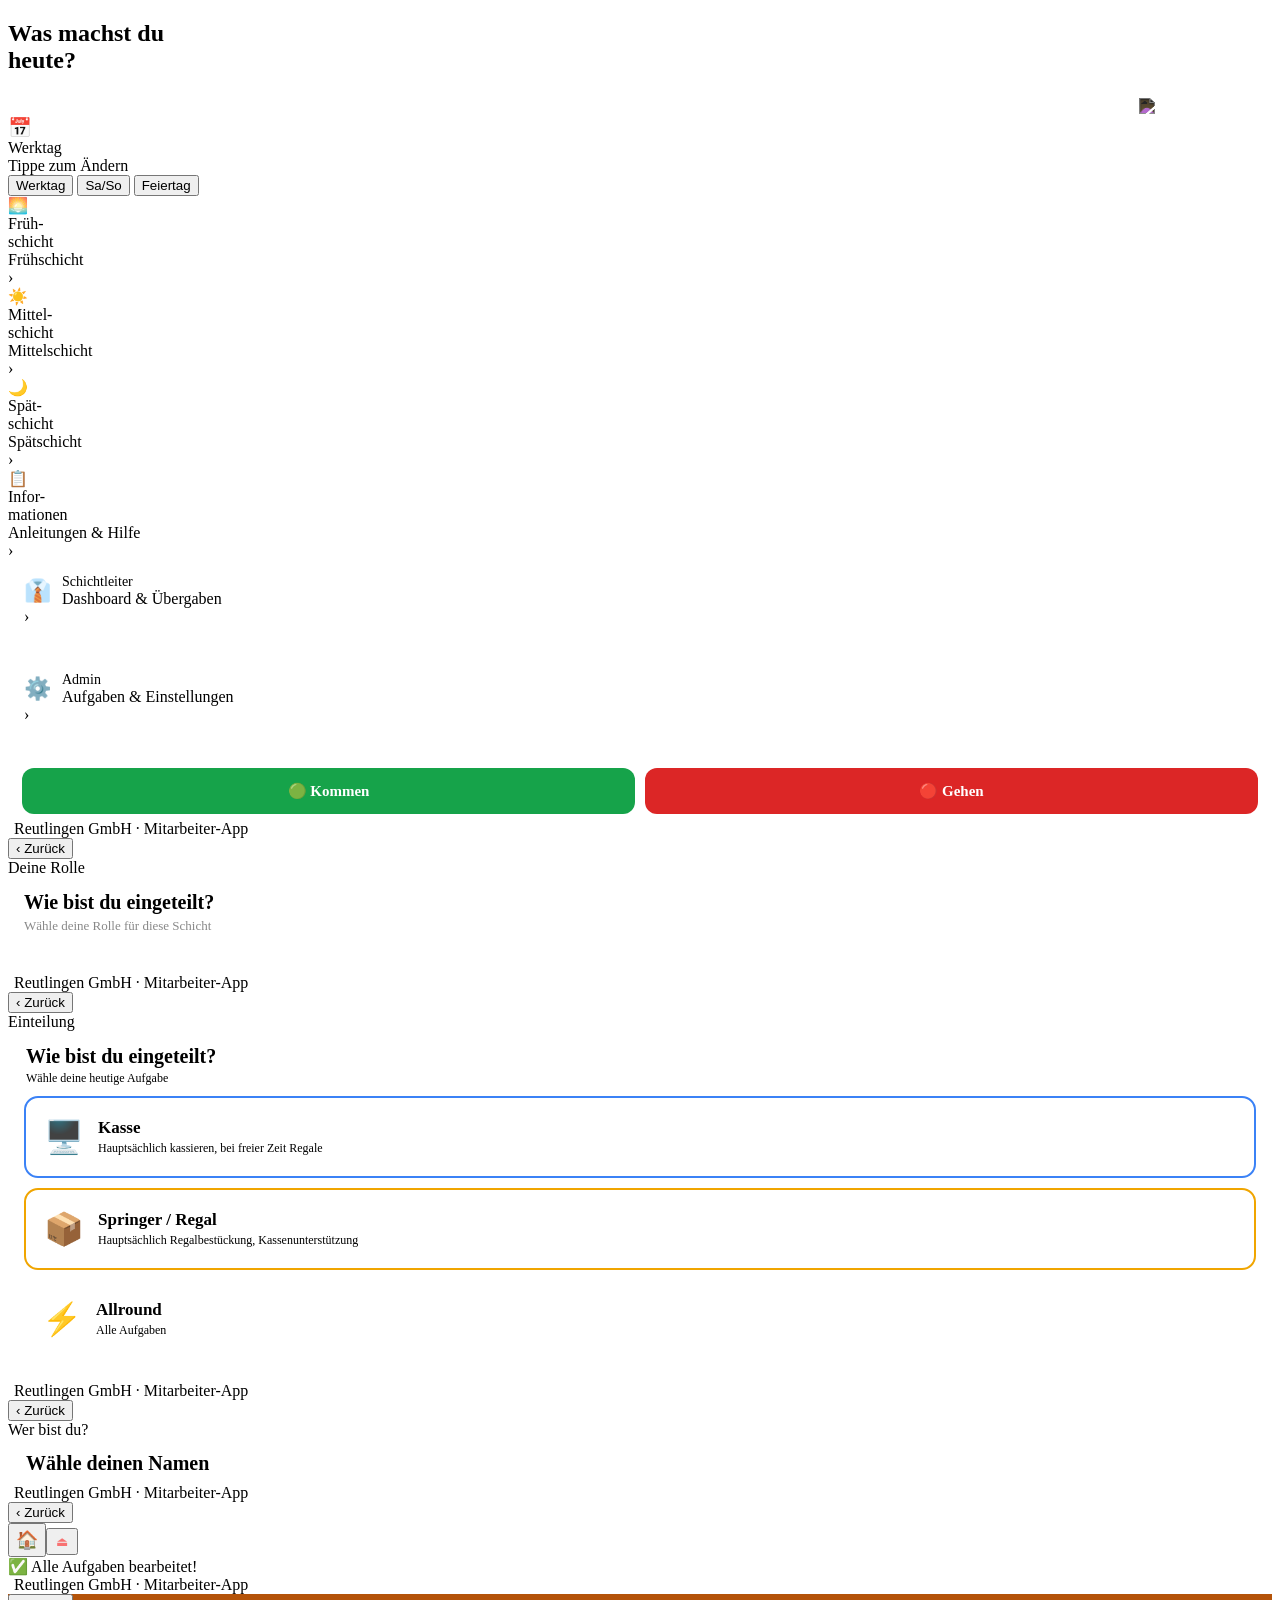
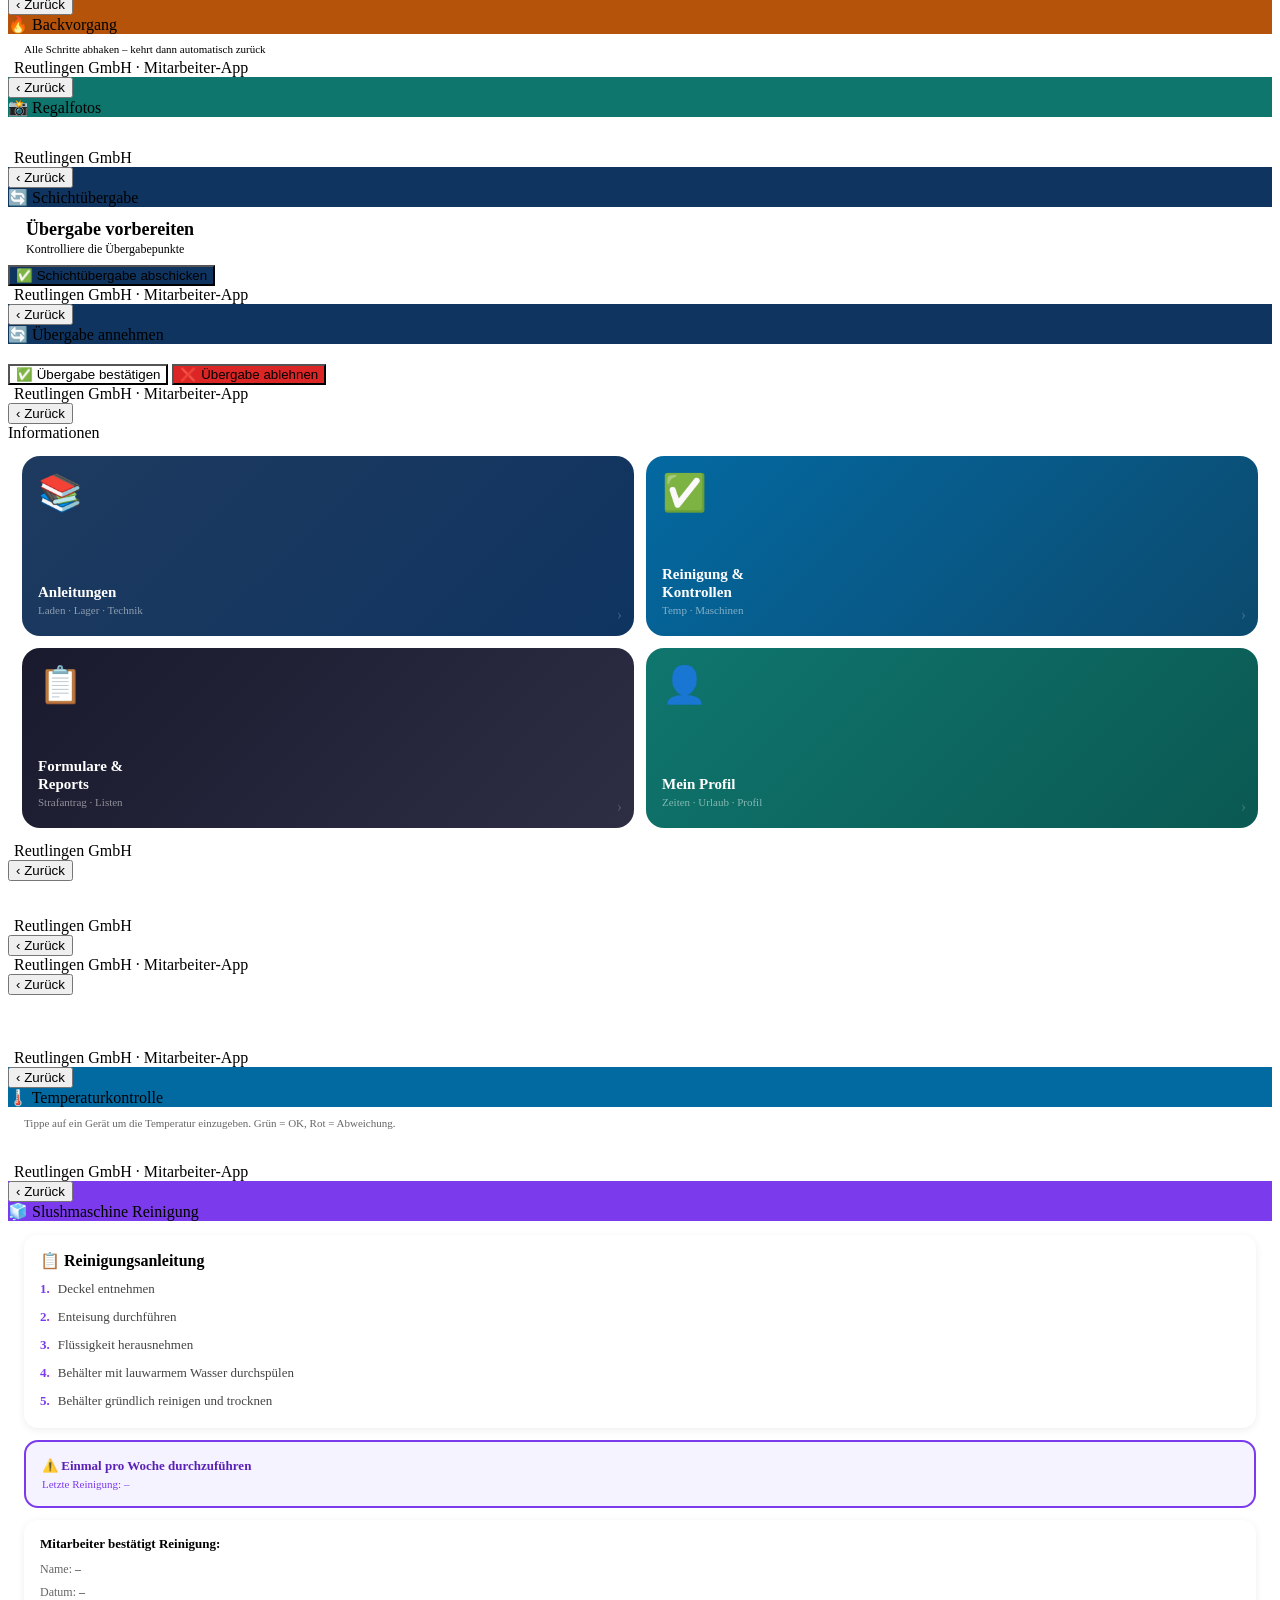
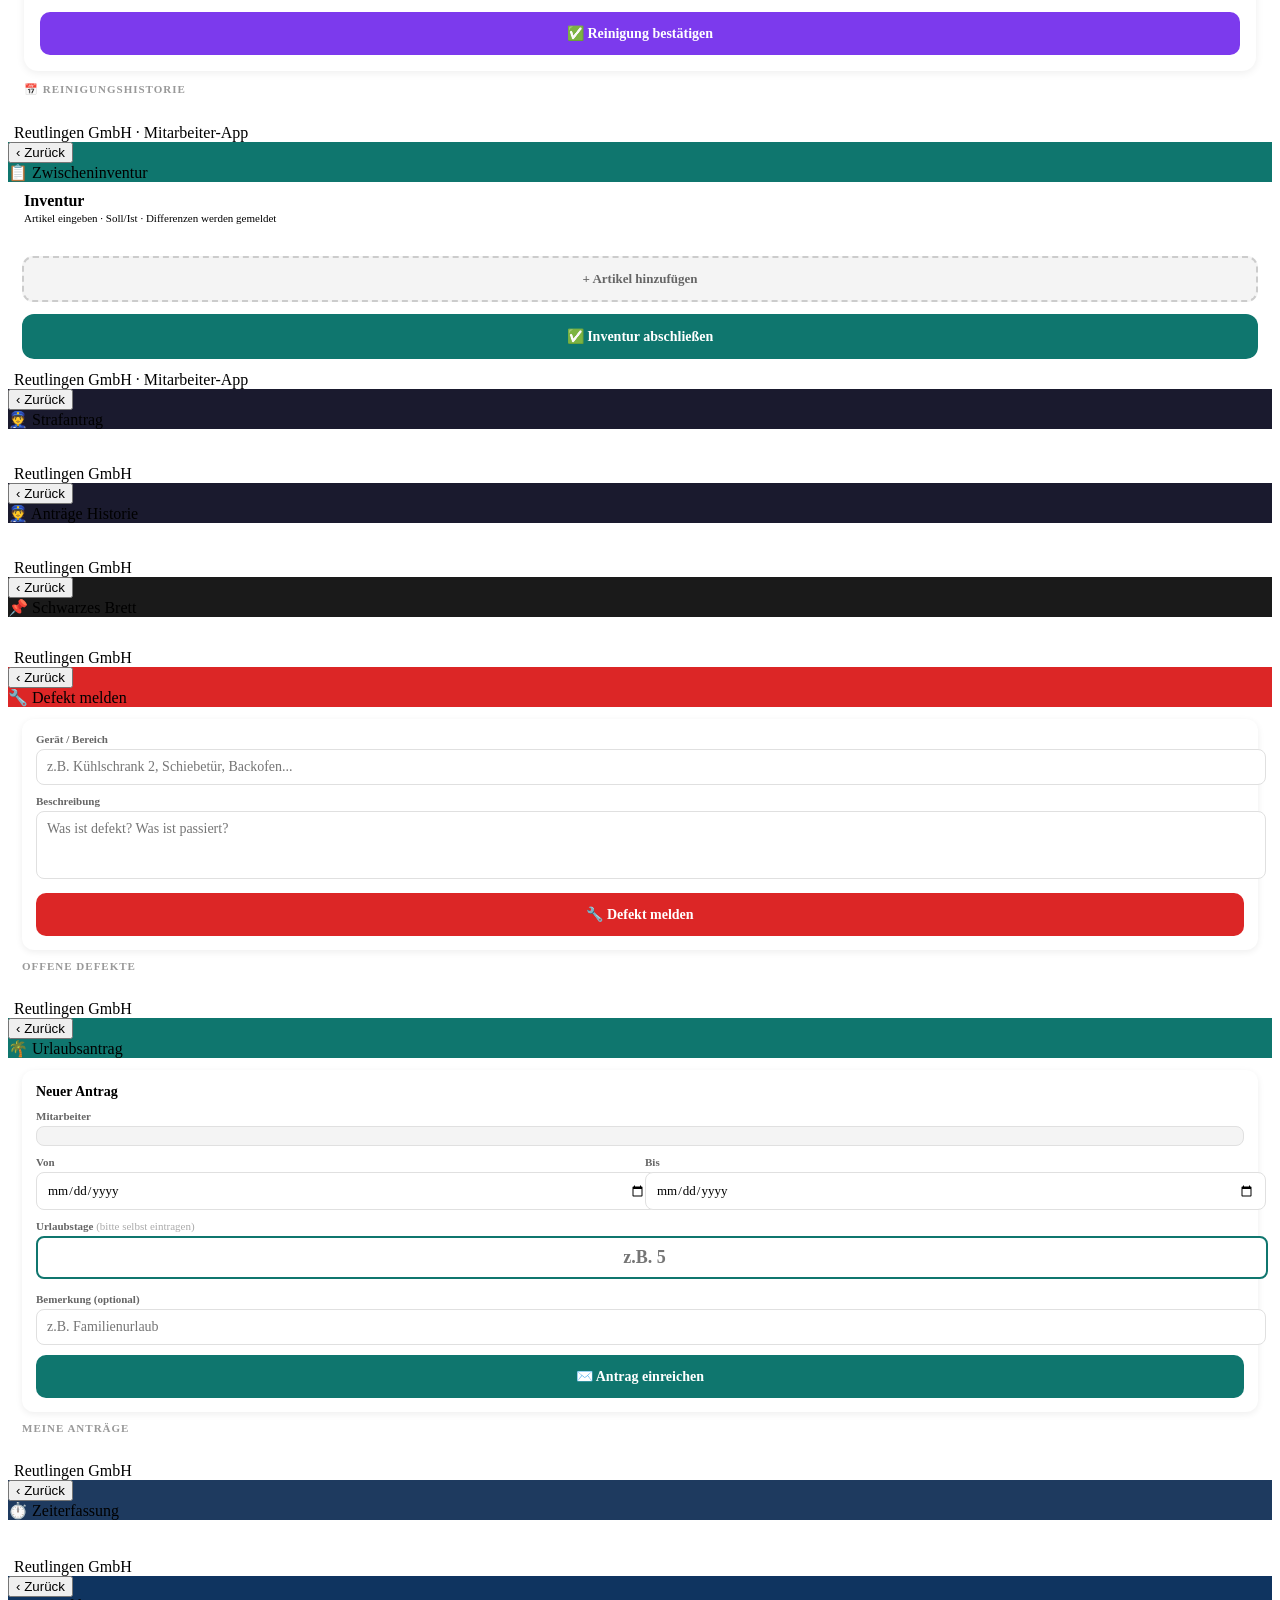
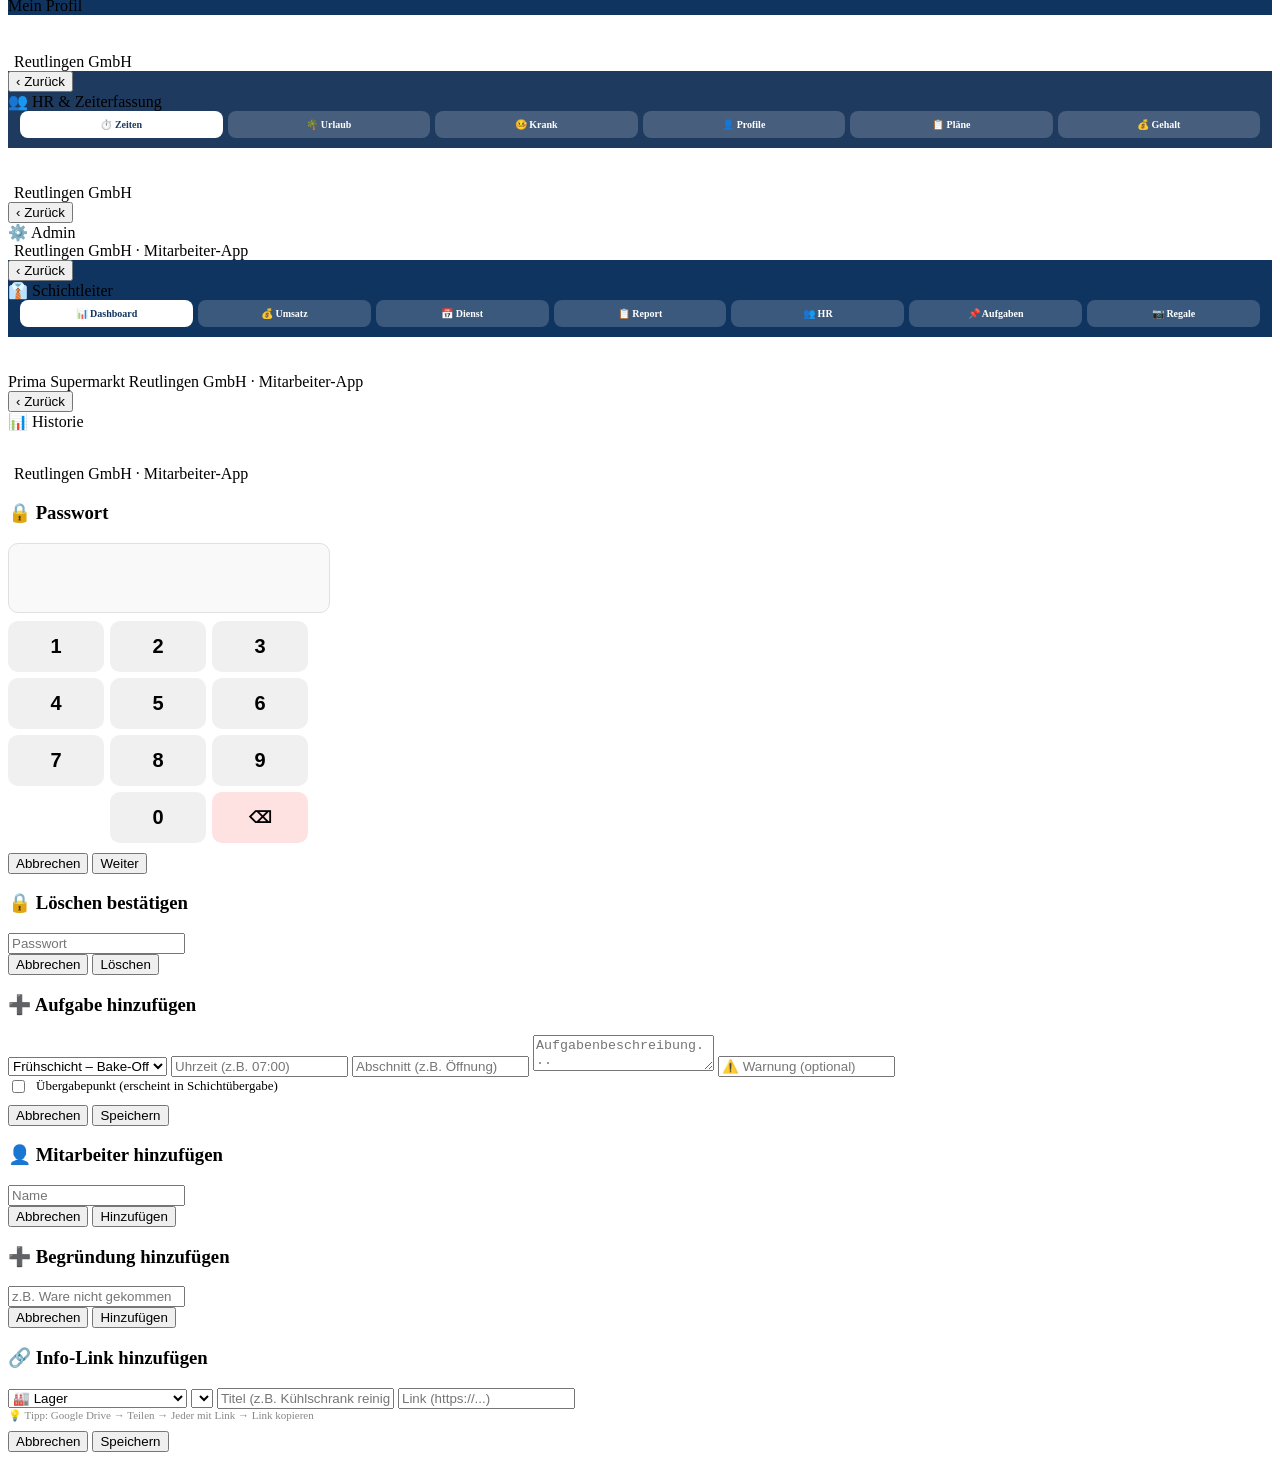
==== js/index.html @ ef27ece0 "Add files via upload" ====
<!DOCTYPE html>
<html lang="de">
<head>
<meta charset="UTF-8">
<meta name="viewport" content="width=device-width, initial-scale=1.0, user-scalable=no">
<meta name="apple-mobile-web-app-capable" content="yes">
<meta name="apple-mobile-web-app-status-bar-style" content="black">
<meta name="apple-mobile-web-app-title" content="Prima">
<link rel="apple-touch-icon" href="prima_logo.png">
<title>Prima Supermarkt</title>
  <link rel="stylesheet" href="styles.css">
<link rel="manifest" href="manifest.json">
  <meta name="theme-color" content="#1e3a5f">

  <!-- Service Worker für Offline-Fähigkeit -->

  <!-- Firebase SDK (muss VOR firebase.js geladen werden) -->
  <script src="https://www.gstatic.com/firebasejs/10.7.1/firebase-app-compat.js"></script>
  <script src="https://www.gstatic.com/firebasejs/10.7.1/firebase-firestore-compat.js"></script>
</head>
<body>

<!-- ══ HOME ══ -->
<div class="screen active" id="s-home">
  <div style="background:var(--black);flex-shrink:0;">
    <div class="home-top">
      <div>
        <div id="greet" style="font-size:12px;color:#555;margin-bottom:3px;"></div>
        <h2>Was machst du<br>heute?</h2>
        <div class="dt" id="dateline"></div>
        <div id="fb-status" style="font-size:10px;margin-top:2px;"></div>
      </div>
      <div style="text-align:right;padding-top:2px;">
        <div style="display:flex;flex-direction:column;align-items:flex-end;gap:4px;"><div id="live" style="font-size:13px;font-weight:700;color:#555;"></div><button id="logout-btn" onclick="logout()" style="display:none;background:none;border:1px solid #555;border-radius:8px;color:#f87171;font-size:11px;font-weight:700;padding:3px 8px;cursor:pointer;font-family:inherit;">⏏ Logout</button></div>
        <img src="prima_logo.png" style="height:28px;filter:invert(1);margin-top:2px;opacity:0.85;" alt="Prima Supermarkt">
      </div>
    </div>
    <div class="day-bar">
      <div class="day-left">
        <div style="font-size:19px;" id="d-ico">📅</div>
        <div><div class="day-txt" id="d-txt">Werktag</div><div class="day-sub">Tippe zum Ändern</div></div>
      </div>
      <div class="tog">
        <button class="tog-btn on" id="btn-wt" onclick="setDay('wt')">Werktag</button>
        <button class="tog-btn" id="btn-we" onclick="setDay('we')">Sa/So</button>
        <button class="tog-btn" id="btn-ft" onclick="setDay('ft')">Feiertag</button>
      </div>
    </div>
  </div>
  <div class="tiles">
    <div class="tile t-early" id="tile-early">
      <div><div class="tile-ico">🌅</div><div class="tile-lbl">Früh-<br>schicht</div><div class="tile-sub">Frühschicht</div></div>
      <div class="tile-arr">›</div>
    </div>
    <div class="tile t-mid" id="tile-mid">
      <div><div class="tile-ico">☀️</div><div class="tile-lbl">Mittel-<br>schicht</div><div class="tile-sub">Mittelschicht</div></div>
      <div class="tile-arr">›</div>
    </div>
    <div class="tile t-late" id="tile-late">
      <div><div class="tile-ico">🌙</div><div class="tile-lbl">Spät-<br>schicht</div><div class="tile-sub">Spätschicht</div></div>
      <div class="tile-arr">›</div>
    </div>
    <div class="tile t-info" id="tile-info">
      <div><div class="tile-ico">📋</div><div class="tile-lbl">Infor-<br>mationen</div><div class="tile-sub">Anleitungen & Hilfe</div></div>
      <div class="tile-arr">›</div>
    </div>
    <div class="tile t-sl" id="tile-sl" style="min-height:70px;padding:14px 16px;">
      <div style="display:flex;align-items:center;gap:11px;">
        <div style="font-size:22px;">👔</div>
        <div><div class="tile-lbl" style="font-size:14px;">Schichtleiter</div><div class="tile-sub">Dashboard & Übergaben</div></div>
      </div>
      <div id="sl-badge" style="display:none;" class="notif-badge">!</div>
      <div id="brett-badge" style="display:none;position:absolute;top:6px;right:6px;background:#ef4444;color:#fff;border-radius:50%;width:18px;height:18px;font-size:10px;font-weight:900;align-items:center;justify-content:center;z-index:10;"></div>
      <div id="defekt-badge" style="display:none;position:absolute;top:6px;right:6px;background:#f59e0b;color:#fff;border-radius:50%;width:18px;height:18px;font-size:10px;font-weight:900;align-items:center;justify-content:center;z-index:10;"></div>
      <div id="brett-badge-alt" style="display:none;" class="notif-badge" title="Schwarzes Brett">!</div>
      <div id="defekt-badge-alt" style="display:none;" class="notif-badge" title="Defekte">!</div>
      <div class="tile-arr" style="position:static;margin-left:auto;">›</div>
    </div>
    <div class="tile t-admin" id="tile-admin" style="min-height:70px;padding:14px 16px;">
      <div style="display:flex;align-items:center;gap:11px;">
        <div style="font-size:22px;">⚙️</div>
        <div><div class="tile-lbl" style="font-size:14px;">Admin</div><div class="tile-sub">Aufgaben & Einstellungen</div></div>
      </div>
      <div class="tile-arr" style="position:static;margin-left:auto;">›</div>
    </div>
  </div>
  <!-- Aktive Checklisten -->
  <div id="home-active-cl" style="padding:6px 14px 0;flex-shrink:0;"></div>
  <!-- Kommen/Gehen Stempeluhr -->
  <div style="padding:6px 14px 6px;display:flex;gap:10px;flex-shrink:0;">
    <button onclick="stempelKommen()" style="flex:1;background:#16a34a;color:#fff;border:none;border-radius:12px;padding:14px;font-size:15px;font-weight:800;cursor:pointer;font-family:inherit;display:flex;align-items:center;justify-content:center;gap:8px;">
      🟢 Kommen
    </button>
    <button onclick="stempelGehen()" style="flex:1;background:#dc2626;color:#fff;border:none;border-radius:12px;padding:14px;font-size:15px;font-weight:800;cursor:pointer;font-family:inherit;display:flex;align-items:center;justify-content:center;gap:8px;">
      🔴 Gehen
    </button>
  </div>
  <div class="bottom-bar"><img src="prima_logo.png" style="height:16px;opacity:0.35;vertical-align:middle;margin-right:6px;" alt="">Reutlingen GmbH · Mitarbeiter-App</div>
</div>

<!-- ══ ROLLEN-AUSWAHL ══ -->
<div class="screen" id="s-bereich">
  <div class="hdr"><button class="back" onclick="go('s-home')">&#8249; Zurück</button><div class="hdr-sub" id="b-lbl">Deine Rolle</div></div>
  <div style="flex:1;overflow-y:auto;padding:14px 16px 24px;">
    <div style="font-size:20px;font-weight:900;margin-bottom:4px;">Wie bist du eingeteilt?</div>
    <div style="font-size:13px;color:#888;margin-bottom:16px;">Wähle deine Rolle für diese Schicht</div>
    <div id="rollen-container" style="display:flex;flex-direction:column;gap:10px;"></div>
  </div>
  <div class="bottom-bar"><img src="prima_logo.png" style="height:16px;opacity:0.35;vertical-align:middle;margin-right:6px;" alt="">Reutlingen GmbH · Mitarbeiter-App</div>
</div>

<!-- s-times entfernt -->


<!-- ══ ROLLE ══ -->
<div class="screen" id="s-rolle">
  <div class="hdr"><button class="back" onclick="go('s-bereich')">‹ Zurück</button><div class="hdr-sub" id="rolle-lbl">Einteilung</div></div>
  <div style="padding:14px 18px 10px;flex-shrink:0;">
    <div style="font-size:20px;font-weight:900;color:var(--black);">Wie bist du eingeteilt?</div>
    <div style="font-size:12px;color:var(--gt);margin-top:3px;">Wähle deine heutige Aufgabe</div>
  </div>
  <div style="padding:0 16px 24px;display:flex;flex-direction:column;gap:10px;">
    <div onclick="setRolle('kasse')" style="background:#fff;border:2.5px solid #3b82f6;border-radius:14px;padding:20px 18px;cursor:pointer;display:flex;align-items:center;gap:14px;">
      <div style="font-size:32px;">🖥️</div>
      <div><div style="font-size:17px;font-weight:800;color:var(--black);">Kasse</div><div style="font-size:12px;color:var(--gt);margin-top:3px;">Hauptsächlich kassieren, bei freier Zeit Regale</div></div>
    </div>
    <div onclick="setRolle('springer')" style="background:#fff;border:2.5px solid #f0a500;border-radius:14px;padding:20px 18px;cursor:pointer;display:flex;align-items:center;gap:14px;">
      <div style="font-size:32px;">📦</div>
      <div><div style="font-size:17px;font-weight:800;color:var(--black);">Springer / Regal</div><div style="font-size:12px;color:var(--gt);margin-top:3px;">Hauptsächlich Regalbestückung, Kassenunterstützung</div></div>
    </div>
    <div onclick="setRolle('standard')" style="background:#fff;border:2.5px solid var(--gm);border-radius:14px;padding:20px 18px;cursor:pointer;display:flex;align-items:center;gap:14px;">
      <div style="font-size:32px;">⚡</div>
      <div><div style="font-size:17px;font-weight:800;color:var(--black);">Allround</div><div style="font-size:12px;color:var(--gt);margin-top:3px;">Alle Aufgaben</div></div>
    </div>
  </div>
  <div class="bottom-bar"><img src="prima_logo.png" style="height:16px;opacity:0.35;vertical-align:middle;margin-right:6px;" alt="">Reutlingen GmbH · Mitarbeiter-App</div>
</div>

<!-- ══ NAME ══ -->
<div class="screen" id="s-name">
  <div class="hdr"><button class="back" onclick="go('s-bereich')">‹ Zurück</button><div class="hdr-sub">Wer bist du?</div></div>
  <div style="padding:13px 18px 9px;flex-shrink:0;"><div style="font-size:20px;font-weight:900;color:var(--black);">Wähle deinen Namen</div></div>
  <div class="name-grid" id="name-grid"></div>
  <div class="bottom-bar"><img src="prima_logo.png" style="height:16px;opacity:0.35;vertical-align:middle;margin-right:6px;" alt="">Reutlingen GmbH · Mitarbeiter-App</div>
</div>

<!-- ══ CHECKLISTE ══ -->
<div class="screen" id="s-cl">
  <div class="hdr" id="cl-hdr"><button class="back" onclick="go('s-name')">‹ Zurück</button><div class="hdr-sub" id="cl-lbl"></div><button class="back" onclick="confirmGoHome()" style="margin-left:auto;font-size:18px;padding:4px 6px;" title="Home">🏠</button><button class="back" onclick="logout()" style="font-size:13px;padding:4px 8px;color:#f87171;" title="Ausloggen">⏏</button></div>
  <div class="prog-wrap"><div class="prog-fill" id="cl-prog" style="background:var(--green);"></div></div>
  <div id="ub-open-banner" style="display:none;" class="ubergabe-banner" onclick="goUbergabeAnnehmen()">
    <div class="ub-ico">🔄</div>
    <div><div class="ub-title">Offene Schichtübergabe!</div><div class="ub-sub">Tippe hier um die Übergabe anzunehmen</div></div>
    <div class="chev">›</div>
  </div>
  <div class="cl-body" id="cl-body"></div>
  <div class="done-bar" id="cl-done">✅ Alle Aufgaben bearbeitet!</div>
  <button class="ubergabe-btn" id="ub-btn" style="display:none;" onclick="startUbergabe()">🔄 Schichtübergabe vorbereiten</button>
  <div class="bottom-bar"><img src="prima_logo.png" style="height:16px;opacity:0.35;vertical-align:middle;margin-right:6px;" alt="">Reutlingen GmbH · Mitarbeiter-App</div>
</div>

<!-- ══ BACKEN ══ -->
<div class="screen" id="s-backen">
  <div class="hdr" style="background:#b45309;"><button class="back" onclick="go('s-cl')">‹ Zurück</button><div class="hdr-sub">🔥 Backvorgang</div></div>
  <div class="prog-wrap"><div class="prog-fill" id="bk-prog" style="background:#fff;"></div></div>
  <div style="padding:9px 16px 4px;font-size:11px;color:var(--gt);flex-shrink:0;">Alle Schritte abhaken – kehrt dann automatisch zurück</div>
  <div class="cl-body" id="bk-body"></div>
  <div class="bottom-bar"><img src="prima_logo.png" style="height:16px;opacity:0.35;vertical-align:middle;margin-right:6px;" alt="">Reutlingen GmbH · Mitarbeiter-App</div>
</div>

<!-- ══ REGALFOTOS ══ -->
<div class="screen" id="s-regal">
  <div class="hdr" style="background:#0f766e;"><button class="back" onclick="go('s-cl')">‹ Zurück</button><div class="hdr-sub">📸 Regalfotos</div></div>
  <div style="flex:1;overflow-y:auto;padding:12px 14px 20px;" id="regal-body"></div>
  <div class="bottom-bar"><img src="prima_logo.png" style="height:16px;opacity:.35;vertical-align:middle;margin-right:6px;" alt="">Reutlingen GmbH</div>
</div>

<!-- ══ REGALFOTOS ══ -->
<!-- ══ SCHICHTÜBERGABE VORBEREITEN ══ -->
<div class="screen" id="s-ub-prep">
  <div class="hdr" style="background:#0f3460;"><button class="back" onclick="go('s-cl')">‹ Zurück</button><div class="hdr-sub">🔄 Schichtübergabe</div></div>
  <div style="padding:12px 18px 8px;flex-shrink:0;">
    <div style="font-size:18px;font-weight:900;color:var(--black);">Übergabe vorbereiten</div>
    <div style="font-size:12px;color:var(--gt);margin-top:2px;">Kontrolliere die Übergabepunkte</div>
  </div>
  <div class="ub-cl-body" id="ub-prep-body"></div>
  <button class="ubergabe-btn" style="background:#0f3460;" onclick="submitUbergabe()">✅ Schichtübergabe abschicken</button>
  <div class="bottom-bar"><img src="prima_logo.png" style="height:16px;opacity:0.35;vertical-align:middle;margin-right:6px;" alt="">Reutlingen GmbH · Mitarbeiter-App</div>
</div>

<!-- ══ SCHICHTÜBERGABE ANNEHMEN ══ -->
<div class="screen" id="s-ub-take">
  <div class="hdr" style="background:#0f3460;"><button class="back" onclick="go('s-cl')">‹ Zurück</button><div class="hdr-sub">🔄 Übergabe annehmen</div></div>
  <div style="padding:12px 18px 8px;flex-shrink:0;" id="ub-take-info"></div>
  <div class="ub-cl-body" id="ub-take-body"></div>
  <button class="ubergabe-btn" id="ub-accept-btn" style="background:var(--green);" onclick="acceptUbergabe()">✅ Übergabe bestätigen</button>
  <button class="ubergabe-btn" id="ub-reject-btn" style="background:#dc2626;margin-top:0;" onclick="rejectUbergabe()">❌ Übergabe ablehnen</button>
  <div class="bottom-bar"><img src="prima_logo.png" style="height:16px;opacity:0.35;vertical-align:middle;margin-right:6px;" alt="">Reutlingen GmbH · Mitarbeiter-App</div>
</div>

<!-- ══ INFO ══ -->
<div class="screen" id="s-info">
  <div class="hdr"><button class="back" onclick="go('s-home')">&#8249; Zurück</button><div class="hdr-sub">Informationen</div></div>
  <div style="flex:1;display:grid;grid-template-columns:1fr 1fr;grid-template-rows:1fr 1fr;gap:12px;padding:14px;">

    <!-- Kachel 1: Anleitungen -->
    <div onclick="openInfoUnterkategorie('anleitungen')" style="background:linear-gradient(135deg,#1e3a5f,#0f3460);border-radius:18px;padding:20px 16px;cursor:pointer;display:flex;flex-direction:column;justify-content:flex-end;position:relative;min-height:140px;">
      <div style="font-size:36px;position:absolute;top:16px;left:16px;">&#128218;</div>
      <div style="font-size:15px;font-weight:900;color:#fff;line-height:1.2;">Anleitungen</div>
      <div style="font-size:11px;color:rgba(255,255,255,.5);margin-top:3px;">Laden · Lager · Technik</div>
      <div style="position:absolute;right:12px;bottom:12px;font-size:16px;color:rgba(255,255,255,.2);">&#8250;</div>
    </div>

    <!-- Kachel 2: Reinigung -->
    <div onclick="openInfoUnterkategorie('reinigung')" style="background:linear-gradient(135deg,#0369a1,#0c4a6e);border-radius:18px;padding:20px 16px;cursor:pointer;display:flex;flex-direction:column;justify-content:flex-end;position:relative;min-height:140px;">
      <div style="font-size:36px;position:absolute;top:16px;left:16px;">&#9989;</div>
      <div style="font-size:15px;font-weight:900;color:#fff;line-height:1.2;">Reinigung &amp;<br>Kontrollen</div>
      <div style="font-size:11px;color:rgba(255,255,255,.5);margin-top:3px;">Temp · Maschinen</div>
      <div style="position:absolute;right:12px;bottom:12px;font-size:16px;color:rgba(255,255,255,.2);">&#8250;</div>
    </div>

    <!-- Kachel 3: Formulare -->
    <div onclick="openInfoUnterkategorie('formulare')" style="background:linear-gradient(135deg,#1a1a2e,#2d2d44);border-radius:18px;padding:20px 16px;cursor:pointer;display:flex;flex-direction:column;justify-content:flex-end;position:relative;min-height:140px;">
      <div style="font-size:36px;position:absolute;top:16px;left:16px;">&#128203;</div>
      <div style="font-size:15px;font-weight:900;color:#fff;line-height:1.2;">Formulare &amp;<br>Reports</div>
      <div style="font-size:11px;color:rgba(255,255,255,.5);margin-top:3px;">Strafantrag · Listen</div>
      <div style="position:absolute;right:12px;bottom:12px;font-size:16px;color:rgba(255,255,255,.2);">&#8250;</div>
    </div>

    <!-- Kachel 4: Mein Profil -->
    <div onclick="openMaProfil()" style="background:linear-gradient(135deg,#0f766e,#0a5952);border-radius:18px;padding:20px 16px;cursor:pointer;display:flex;flex-direction:column;justify-content:flex-end;position:relative;min-height:140px;">
      <div style="font-size:36px;position:absolute;top:16px;left:16px;">&#128100;</div>
      <div style="font-size:15px;font-weight:900;color:#fff;line-height:1.2;">Mein Profil</div>
      <div style="font-size:11px;color:rgba(255,255,255,.5);margin-top:3px;">Zeiten · Urlaub · Profil</div>
      <div style="position:absolute;right:12px;bottom:12px;font-size:16px;color:rgba(255,255,255,.2);">&#8250;</div>
    </div>

  </div>
  <div class="bottom-bar"><img src="prima_logo.png" style="height:16px;opacity:0.35;vertical-align:middle;margin-right:6px;" alt="">Reutlingen GmbH</div>
</div>

<!-- ══ INFO UNTERKATEGORIEN ══ -->
<div class="screen" id="s-info-sub">
  <div class="hdr" id="info-sub-hdr"><button class="back" onclick="go('s-info')">&#8249; Zurück</button><div class="hdr-sub" id="info-sub-titel"></div></div>
  <div style="flex:1;overflow-y:auto;padding:12px 14px 24px;" id="info-sub-body"></div>
  <div class="bottom-bar"><img src="prima_logo.png" style="height:16px;opacity:0.35;vertical-align:middle;margin-right:6px;" alt="">Reutlingen GmbH</div>
</div>



<!-- ══ INFO CHECKLISTEN ══ -->
<div class="screen" id="s-info-cl">
  <div class="hdr" id="icl-hdr"><button class="back" onclick="go('s-info')">‹ Zurück</button><div class="hdr-sub" id="icl-sub"></div></div>
  <div style="flex:1;overflow-y:auto;" id="icl-body"></div>
  <div class="bottom-bar"><img src="prima_logo.png" style="height:16px;opacity:0.35;vertical-align:middle;margin-right:6px;" alt="">Reutlingen GmbH · Mitarbeiter-App</div>
</div>

<!-- ══ INFO DETAIL ══ -->
<div class="screen" id="s-info-detail">
  <div class="hdr"><button class="back" onclick="go('s-info')">‹ Zurück</button><div class="hdr-sub" id="id-lbl"></div></div>
  <div style="padding:12px 18px 6px;flex-shrink:0;"><div style="font-size:18px;font-weight:900;" id="id-title"></div></div>
  <div style="flex:1;overflow-y:auto;padding:12px 16px 24px;" id="id-body"></div>
  <div class="bottom-bar"><img src="prima_logo.png" style="height:16px;opacity:0.35;vertical-align:middle;margin-right:6px;" alt="">Reutlingen GmbH · Mitarbeiter-App</div>
</div>

<!-- ══ TEMPERATURKONTROLLE ══ -->
<div class="screen" id="s-temp">
  <div class="hdr" style="background:#0369a1;"><button class="back" onclick="go('s-cl')">‹ Zurück</button><div class="hdr-sub">🌡️ Temperaturkontrolle</div></div>
  <div class="prog-wrap"><div class="prog-fill" id="temp-prog" style="background:#0ea5e9;"></div></div>
  <div style="padding:10px 16px 6px;flex-shrink:0;">
    <div style="font-size:11px;color:#666;">Tippe auf ein Gerät um die Temperatur einzugeben. Grün = OK, Rot = Abweichung.</div>
  </div>
  <div style="flex:1;overflow-y:auto;padding:8px 14px 20px;" id="temp-body"></div>
  <button id="temp-submit-btn" style="display:none;margin:0 14px 12px;background:#0369a1;color:#fff;border:none;border-radius:12px;padding:14px;font-size:14px;font-weight:800;cursor:pointer;font-family:inherit;width:calc(100% - 28px);" onclick="submitTemp()">✅ Temperaturkontrolle abschließen</button>
  <div class="bottom-bar"><img src="prima_logo.png" style="height:16px;opacity:0.35;vertical-align:middle;margin-right:6px;" alt="">Reutlingen GmbH · Mitarbeiter-App</div>
</div>

<!-- ══ SLUSH REINIGUNG ══ -->
<div class="screen" id="s-slush">
  <div class="hdr" style="background:#7c3aed;"><button class="back" onclick="go('s-cl')">‹ Zurück</button><div class="hdr-sub">🧊 Slushmaschine Reinigung</div></div>
  <div style="flex:1;overflow-y:auto;padding:14px 16px 20px;">
    <div style="background:#fff;border-radius:14px;padding:16px;box-shadow:0 2px 8px rgba(0,0,0,.07);margin-bottom:12px;">
      <div style="font-size:16px;font-weight:800;margin-bottom:8px;">📋 Reinigungsanleitung</div>
      <div style="font-size:13px;color:#444;line-height:1.7;">
        <div style="display:flex;gap:8px;margin-bottom:6px;"><span style="font-weight:700;color:#7c3aed;">1.</span> Deckel entnehmen</div>
        <div style="display:flex;gap:8px;margin-bottom:6px;"><span style="font-weight:700;color:#7c3aed;">2.</span> Enteisung durchführen</div>
        <div style="display:flex;gap:8px;margin-bottom:6px;"><span style="font-weight:700;color:#7c3aed;">3.</span> Flüssigkeit herausnehmen</div>
        <div style="display:flex;gap:8px;margin-bottom:6px;"><span style="font-weight:700;color:#7c3aed;">4.</span> Behälter mit lauwarmem Wasser durchspülen</div>
        <div style="display:flex;gap:8px;"><span style="font-weight:700;color:#7c3aed;">5.</span> Behälter gründlich reinigen und trocknen</div>
      </div>
    </div>
    <div style="background:#f5f3ff;border:2px solid #7c3aed;border-radius:14px;padding:16px;margin-bottom:12px;">
      <div style="font-size:13px;font-weight:700;color:#5b21b6;margin-bottom:4px;">⚠️ Einmal pro Woche durchzuführen</div>
      <div style="font-size:11px;color:#7c3aed;">Letzte Reinigung: <span id="slush-last-date">–</span></div>
    </div>
    <div style="background:#fff;border-radius:14px;padding:16px;box-shadow:0 2px 8px rgba(0,0,0,.07);margin-bottom:12px;">
      <div style="font-size:13px;font-weight:700;margin-bottom:10px;">Mitarbeiter bestätigt Reinigung:</div>
      <div style="font-size:12px;color:#666;margin-bottom:8px;">Name: <strong id="slush-ma-name">–</strong></div>
      <div style="font-size:12px;color:#666;margin-bottom:12px;">Datum: <strong id="slush-date-display">–</strong></div>
      <button onclick="confirmSlush()" style="width:100%;background:#7c3aed;color:#fff;border:none;border-radius:10px;padding:13px;font-size:14px;font-weight:800;cursor:pointer;font-family:inherit;">✅ Reinigung bestätigen</button>
    </div>
    <div style="font-size:11px;font-weight:700;text-transform:uppercase;letter-spacing:1px;color:#999;margin-bottom:8px;">📅 Reinigungshistorie</div>
    <div id="slush-history-list"></div>
  </div>
  <div class="bottom-bar"><img src="prima_logo.png" style="height:16px;opacity:0.35;vertical-align:middle;margin-right:6px;" alt="">Reutlingen GmbH · Mitarbeiter-App</div>
</div>

<!-- ══ INVENTUR ══ -->
<div class="screen" id="s-inventur">
  <div class="hdr" style="background:#0f766e;"><button class="back" onclick="go('s-cl')">‹ Zurück</button><div class="hdr-sub">📋 Zwischeninventur</div></div>
  <div style="padding:10px 16px 6px;flex-shrink:0;">
    <div style="font-size:16px;font-weight:900;color:var(--black);" id="inv-title">Inventur</div>
    <div style="font-size:11px;color:var(--gt);margin-top:2px;">Artikel eingeben · Soll/Ist · Differenzen werden gemeldet</div>
  </div>
  <div class="prog-wrap"><div class="prog-fill" id="inv-prog" style="background:#0f766e;"></div></div>
  <div style="flex:1;overflow-y:auto;padding:10px 14px 16px;" id="inv-body"></div>
  <div style="padding:0 14px 12px;flex-shrink:0;">
    <button onclick="addInventurRow()" style="width:100%;background:#f4f4f4;border:2px dashed #ccc;border-radius:11px;padding:13px;font-size:13px;font-weight:700;color:#666;cursor:pointer;font-family:inherit;">+ Artikel hinzufügen</button>
  </div>
  <button id="inv-submit-btn" onclick="submitInventur()" style="margin:0 14px 12px;background:#0f766e;color:#fff;border:none;border-radius:12px;padding:14px;font-size:14px;font-weight:800;cursor:pointer;width:calc(100% - 28px);font-family:inherit;flex-shrink:0;">✅ Inventur abschließen</button>
  <div class="bottom-bar"><img src="prima_logo.png" style="height:16px;opacity:0.35;vertical-align:middle;margin-right:6px;" alt="">Reutlingen GmbH · Mitarbeiter-App</div>
</div>

<!-- ══ STRAFANTRAG ══ -->
<div class="screen" id="s-strafantrag">
  <div class="hdr" style="background:#1a1a2e;"><button class="back" onclick="go('s-info')">&#8249; Zurück</button><div class="hdr-sub">&#128110; Strafantrag</div></div>
  <div style="flex:1;overflow-y:auto;padding:12px 14px 24px;" id="strafantrag-body"></div>
  <div class="bottom-bar"><img src="prima_logo.png" style="height:16px;opacity:.35;vertical-align:middle;margin-right:6px;" alt="">Reutlingen GmbH</div>
</div>

<!-- ══ STRAFANTRAG HISTORIE ══ -->
<div class="screen" id="s-strafantrag-hist">
  <div class="hdr" style="background:#1a1a2e;"><button class="back" onclick="go('s-strafantrag')">&#8249; Zurück</button><div class="hdr-sub">&#128110; Anträge Historie</div></div>
  <div style="flex:1;overflow-y:auto;padding:12px 14px 24px;" id="strafantrag-hist-body"></div>
  <div class="bottom-bar"><img src="prima_logo.png" style="height:16px;opacity:.35;vertical-align:middle;margin-right:6px;" alt="">Reutlingen GmbH</div>
</div>

<!-- ══ STRAFANTRAG ══ -->


<!-- ══ SCHWARZES BRETT ══ -->
<div class="screen" id="s-brett">
  <div class="hdr" style="background:#1a1a1a;"><button class="back" onclick="go('s-home')">‹ Zurück</button><div class="hdr-sub">📌 Schwarzes Brett</div></div>
  <div style="flex:1;overflow-y:auto;padding:12px 14px 20px;" id="brett-body"></div>
  <div class="bottom-bar"><img src="prima_logo.png" style="height:16px;opacity:.35;vertical-align:middle;margin-right:6px;" alt="">Reutlingen GmbH</div>
</div>

<!-- ══ DEFEKT MELDEN ══ -->
<div class="screen" id="s-defekt">
  <div class="hdr" style="background:#dc2626;"><button class="back" onclick="go('s-cl')">‹ Zurück</button><div class="hdr-sub">🔧 Defekt melden</div></div>
  <div style="flex:1;overflow-y:auto;padding:12px 14px 20px;">
    <div style="background:#fff;border-radius:12px;padding:14px;box-shadow:0 2px 7px rgba(0,0,0,.07);margin-bottom:10px;">
      <label style="font-size:11px;font-weight:700;color:#666;display:block;margin-bottom:4px;">Gerät / Bereich</label>
      <input type="text" id="def-geraet" placeholder="z.B. Kühlschrank 2, Schiebetür, Backofen..." style="width:100%;border:1.5px solid #e0e0e0;border-radius:8px;padding:9px 10px;font-size:14px;font-family:inherit;outline:none;margin-bottom:10px;">
      <label style="font-size:11px;font-weight:700;color:#666;display:block;margin-bottom:4px;">Beschreibung</label>
      <textarea id="def-beschreibung" placeholder="Was ist defekt? Was ist passiert?" rows="3" style="width:100%;border:1.5px solid #e0e0e0;border-radius:8px;padding:9px 10px;font-size:14px;font-family:inherit;outline:none;resize:none;margin-bottom:10px;"></textarea>
      <button onclick="submitDefekt()" style="width:100%;background:#dc2626;color:#fff;border:none;border-radius:10px;padding:13px;font-size:14px;font-weight:800;cursor:pointer;font-family:inherit;">🔧 Defekt melden</button>
    </div>
    <div style="font-size:11px;font-weight:700;text-transform:uppercase;letter-spacing:1px;color:#999;margin-bottom:8px;">Offene Defekte</div>
    <div id="defekt-list"></div>
  </div>
  <div class="bottom-bar"><img src="prima_logo.png" style="height:16px;opacity:.35;vertical-align:middle;margin-right:6px;" alt="">Reutlingen GmbH</div>
</div>

<!-- ══ URLAUB ══ -->
<div class="screen" id="s-urlaub">
  <div class="hdr" style="background:#0f766e;"><button class="back" onclick="go('s-maprofil')">‹ Zurück</button><div class="hdr-sub">🌴 Urlaubsantrag</div><div id="urlaub-hdr-name" style="font-size:11px;color:rgba(255,255,255,.7);margin-left:auto;padding-right:4px;"></div></div>
  <div style="flex:1;overflow-y:auto;padding:12px 14px 20px;">
    <!-- Kontingent-Anzeige -->
    <div id="urlaub-kontingent" style="background:linear-gradient(135deg,#0f766e,#065f46);border-radius:12px;padding:14px 16px;margin-bottom:10px;display:none;">
      <div style="font-size:11px;color:rgba(255,255,255,.7);font-weight:700;text-transform:uppercase;letter-spacing:1px;margin-bottom:6px;">Mein Urlaubskonto</div>
      <div style="display:flex;justify-content:space-between;align-items:center;">
        <div style="text-align:center;">
          <div id="uk-anspruch" style="font-size:24px;font-weight:900;color:#fff;">–</div>
          <div style="font-size:10px;color:rgba(255,255,255,.6);">Anspruch</div>
        </div>
        <div style="text-align:center;">
          <div id="uk-verbraucht" style="font-size:24px;font-weight:900;color:#fbbf24;">–</div>
          <div style="font-size:10px;color:rgba(255,255,255,.6);">Verbraucht</div>
        </div>
        <div style="text-align:center;">
          <div id="uk-verfuegbar" style="font-size:24px;font-weight:900;color:#86efac;">–</div>
          <div style="font-size:10px;color:rgba(255,255,255,.6);">Verfügbar</div>
        </div>
      </div>
    </div>
    <!-- Antragsformular -->
    <div style="background:#fff;border-radius:12px;padding:14px;box-shadow:0 2px 7px rgba(0,0,0,.07);margin-bottom:10px;">
      <div style="font-size:14px;font-weight:700;margin-bottom:10px;">Neuer Antrag</div>
      <!-- Name (schreibgeschützt, aus Login) -->
      <label style="font-size:11px;font-weight:700;color:#666;display:block;margin-bottom:4px;">Mitarbeiter</label>
      <div id="urlaub-ma-display" style="background:#f4f4f4;border:1.5px solid #e0e0e0;border-radius:8px;padding:9px 10px;font-size:15px;font-weight:700;color:#222;margin-bottom:10px;"></div>
      <input type="hidden" id="urlaub-ma">
      <!-- Von / Bis -->
      <div style="display:grid;grid-template-columns:1fr 1fr;gap:10px;margin-bottom:10px;">
        <div><label style="font-size:11px;font-weight:700;color:#666;display:block;margin-bottom:4px;">Von</label>
          <input type="date" id="urlaub-von" onchange="updateUrlaubTage()" style="width:100%;border:1.5px solid #e0e0e0;border-radius:8px;padding:9px 10px;font-size:13px;font-family:inherit;outline:none;"></div>
        <div><label style="font-size:11px;font-weight:700;color:#666;display:block;margin-bottom:4px;">Bis</label>
          <input type="date" id="urlaub-bis" onchange="updateUrlaubTage()" style="width:100%;border:1.5px solid #e0e0e0;border-radius:8px;padding:9px 10px;font-size:13px;font-family:inherit;outline:none;"></div>
      </div>
      <!-- Urlaubstage (manuell einzutragen) -->
      <label style="font-size:11px;font-weight:700;color:#666;display:block;margin-bottom:4px;">Urlaubstage <span style="font-weight:400;color:#aaa;">(bitte selbst eintragen)</span></label>
      <input type="number" id="urlaub-tage" min="0.5" step="0.5" placeholder="z.B. 5" style="width:100%;border:2px solid #0f766e;border-radius:8px;padding:9px 10px;font-size:18px;font-weight:700;font-family:inherit;outline:none;margin-bottom:4px;text-align:center;">
      <div id="urlaub-tage-hint" style="font-size:11px;color:#888;margin-bottom:10px;text-align:center;"></div>
      <!-- Bemerkung -->
      <label style="font-size:11px;font-weight:700;color:#666;display:block;margin-bottom:4px;">Bemerkung (optional)</label>
      <input type="text" id="urlaub-grund" placeholder="z.B. Familienurlaub" style="width:100%;border:1.5px solid #e0e0e0;border-radius:8px;padding:9px 10px;font-size:14px;font-family:inherit;outline:none;margin-bottom:10px;">
      <button onclick="submitUrlaub()" style="width:100%;background:#0f766e;color:#fff;border:none;border-radius:10px;padding:13px;font-size:14px;font-weight:800;cursor:pointer;font-family:inherit;">✉️ Antrag einreichen</button>
    </div>
    <div style="font-size:11px;font-weight:700;text-transform:uppercase;letter-spacing:1px;color:#999;margin-bottom:8px;">Meine Anträge</div>
    <div id="urlaub-list"></div>
  </div>
  <div class="bottom-bar"><img src="prima_logo.png" style="height:16px;opacity:.35;vertical-align:middle;margin-right:6px;" alt="">Reutlingen GmbH</div>
</div>

<!-- ══ ZEITERFASSUNG ══ -->
<div class="screen" id="s-ze">
  <div class="hdr" style="background:#1e3a5f;"><button class="back" onclick="go('s-cl')">‹ Zurück</button><div class="hdr-sub">⏱️ Zeiterfassung</div></div>
  <div style="flex:1;overflow-y:auto;padding:14px 16px 24px;" id="ze-body"></div>
  <div class="bottom-bar"><img src="prima_logo.png" style="height:16px;opacity:.35;vertical-align:middle;margin-right:6px;" alt="">Reutlingen GmbH</div>
</div>

<!-- ══ MA PROFIL ══ -->
<div class="screen" id="s-maprofil">
  <div class="hdr" style="background:#0f3460;"><button class="back" onclick="go('s-info')">‹ Zurück</button><div class="hdr-sub" id="maprofil-title">Mein Profil</div></div>
  <div style="flex:1;overflow-y:auto;padding:14px 16px 24px;" id="maprofil-body"></div>
  <div class="bottom-bar"><img src="prima_logo.png" style="height:16px;opacity:.35;vertical-align:middle;margin-right:6px;" alt="">Reutlingen GmbH</div>
</div>

<!-- ══ HR KONSOLE (SL) ══ -->
<div class="screen" id="s-hr">
  <div class="hdr" style="background:#1e3a5f;"><button class="back" onclick="go('s-sl')">‹ Zurück</button><div class="hdr-sub">👥 HR & Zeiterfassung</div></div>
  <div style="background:#1e3a5f;padding:0 12px 10px;flex-shrink:0;display:flex;gap:5px;">
    <button id="hr-t1"  style="flex:1;border:none;border-radius:8px;padding:8px 2px;font-size:10px;font-weight:700;cursor:pointer;font-family:inherit;background:#fff;color:#1e3a5f;">⏱️ Zeiten</button>
    <button id="hr-t2"  style="flex:1;border:none;border-radius:8px;padding:8px 2px;font-size:10px;font-weight:700;cursor:pointer;font-family:inherit;background:rgba(255,255,255,.18);color:#fff;">🌴 Urlaub</button>
    <button id="hr-t3"  style="flex:1;border:none;border-radius:8px;padding:8px 2px;font-size:10px;font-weight:700;cursor:pointer;font-family:inherit;background:rgba(255,255,255,.18);color:#fff;">🤒 Krank</button>
    <button id="hr-t4"  style="flex:1;border:none;border-radius:8px;padding:8px 2px;font-size:10px;font-weight:700;cursor:pointer;font-family:inherit;background:rgba(255,255,255,.18);color:#fff;">👤 Profile</button>
    <button id="hr-t5"  style="flex:1;border:none;border-radius:8px;padding:8px 2px;font-size:10px;font-weight:700;cursor:pointer;font-family:inherit;background:rgba(255,255,255,.18);color:#fff;">📋 Pläne</button>
    <button id="hr-t6"  style="flex:1;border:none;border-radius:8px;padding:8px 2px;font-size:10px;font-weight:700;cursor:pointer;font-family:inherit;background:rgba(255,255,255,.18);color:#fff;">💰 Gehalt</button>
  </div>
  <div id="hr-tab-zeiten" style="flex:1;overflow-y:auto;padding:12px 14px 24px;"></div>
  <div id="hr-tab-urlaub" style="display:none;flex:1;overflow-y:auto;padding:12px 14px 24px;"></div>
  <div id="hr-tab-krank" style="display:none;flex:1;overflow-y:auto;padding:12px 14px 24px;"></div>
  <div id="hr-tab-profile" style="display:none;flex:1;overflow-y:auto;padding:12px 14px 24px;"></div>
  <div id="hr-tab-zuschlag" style="display:none;flex:1;overflow-y:auto;padding:12px 14px 24px;"><div id="hr-zuschlag-pane"></div></div>
  <div id="hr-tab-gehalt" style="display:none;overflow-y:auto;padding:12px 14px 24px;"><div id="hr-gehalt-pane"></div></div>
  
  <div class="bottom-bar"><img src="prima_logo.png" style="height:16px;opacity:.35;vertical-align:middle;margin-right:6px;" alt="">Reutlingen GmbH</div>
</div>

<!-- ══ ADMIN ══ -->
<div class="screen" id="s-admin">
  <div class="hdr"><button class="back" onclick="go('s-home')">‹ Zurück</button><div class="hdr-sub">⚙️ Admin</div></div>
  <div class="admin-body" id="admin-body"></div>
  <div class="bottom-bar"><img src="prima_logo.png" style="height:16px;opacity:0.35;vertical-align:middle;margin-right:6px;" alt="">Reutlingen GmbH · Mitarbeiter-App</div>
</div>

<!-- ══ SCHICHTLEITER ══ -->
<div class="screen" id="s-sl">
  <div class="hdr" style="background:#0f3460;"><button class="back" onclick="go('s-home')">‹ Zurück</button><div class="hdr-sub">👔 Schichtleiter</div></div>
  <div style="background:#0f3460;padding:0 12px 10px;flex-shrink:0;display:flex;gap:5px;">
    <button id="slt-dash" onclick="slTab('dash')" style="flex:1;border:none;border-radius:8px;padding:8px 2px;font-size:10px;font-weight:700;cursor:pointer;font-family:inherit;background:#fff;color:#0f3460;">📊 Dashboard</button>
    <button id="slt-umsatz" onclick="slTab('umsatz')" style="flex:1;border:none;border-radius:8px;padding:8px 2px;font-size:10px;font-weight:700;cursor:pointer;font-family:inherit;background:rgba(255,255,255,.18);color:#fff;">💰 Umsatz</button>
    <button id="slt-dp" onclick="slTab('dp')" style="flex:1;border:none;border-radius:8px;padding:8px 2px;font-size:10px;font-weight:700;cursor:pointer;font-family:inherit;background:rgba(255,255,255,.18);color:#fff;">📅 Dienst</button>
    <button id="slt-rep" onclick="slTab('rep')" style="flex:1;border:none;border-radius:8px;padding:8px 2px;font-size:10px;font-weight:700;cursor:pointer;font-family:inherit;background:rgba(255,255,255,.18);color:#fff;">📋 Report</button>
    <button onclick="openHR()" style="flex:1;border:none;border-radius:8px;padding:8px 2px;font-size:10px;font-weight:700;cursor:pointer;font-family:inherit;background:rgba(255,255,255,.18);color:#fff;">👥 HR</button>
    <button id="slt-aufg" onclick="slTab('aufg')" style="flex:1;border:none;border-radius:8px;padding:8px 2px;font-size:10px;font-weight:700;cursor:pointer;font-family:inherit;background:rgba(255,255,255,.18);color:#fff;">&#128204; Aufgaben</button>
    <button id="slt-regal" onclick="slTab('regal')" style="flex:1;border:none;border-radius:8px;padding:8px 2px;font-size:10px;font-weight:700;cursor:pointer;font-family:inherit;background:rgba(255,255,255,.18);color:#fff;">&#128247; Regale</button>
  </div>
  <div id="sl-tab-dash" class="sl-body" style="flex:1;overflow-y:auto;-webkit-overflow-scrolling:touch;padding:12px 16px 24px;"></div>
  <div id="sl-tab-umsatz" style="display:none;flex:1;overflow-y:auto;padding:12px 16px 24px;">
    <div style="font-size:11px;font-weight:700;text-transform:uppercase;letter-spacing:1px;color:#999;margin-bottom:8px;">💰 Tagesumsatz & Kunden</div>
    <div style="background:#fff;border-radius:12px;padding:14px;box-shadow:0 2px 7px rgba(0,0,0,.07);margin-bottom:12px;">
      <div style="display:grid;grid-template-columns:1fr 1fr;gap:10px;margin-bottom:10px;">
        <div><label style="font-size:11px;font-weight:700;color:#666;display:block;margin-bottom:4px;">Datum</label>
          <input type="date" id="uz-datum" style="width:100%;border:1.5px solid #e0e0e0;border-radius:8px;padding:9px 10px;font-size:13px;font-family:inherit;outline:none;"></div>
        <div><label style="font-size:11px;font-weight:700;color:#666;display:block;margin-bottom:4px;">Umsatz (€)</label>
          <input type="number" id="uz-betrag" placeholder="0" style="width:100%;border:1.5px solid #e0e0e0;border-radius:8px;padding:9px 10px;font-size:13px;font-family:inherit;outline:none;"></div>
      </div>
      <div style="margin-bottom:10px;"><label style="font-size:11px;font-weight:700;color:#666;display:block;margin-bottom:4px;">Anzahl Kunden</label>
        <input type="number" id="uz-kunden" placeholder="0" style="width:100%;border:1.5px solid #e0e0e0;border-radius:8px;padding:9px 10px;font-size:13px;font-family:inherit;outline:none;"></div>
      <button onclick="saveUmsatz()" style="width:100%;background:#0f3460;color:#fff;border:none;border-radius:9px;padding:12px;font-size:13px;font-weight:700;cursor:pointer;font-family:inherit;">💾 Speichern</button>
    </div>
    <div id="uz-stats" style="display:grid;grid-template-columns:1fr 1fr;gap:8px;margin-bottom:12px;"></div>
    <div style="font-size:11px;font-weight:700;text-transform:uppercase;letter-spacing:1px;color:#999;margin-bottom:8px;">📅 Letzte Einträge</div>
    <div id="uz-list"></div>
  </div>
  <div id="sl-tab-dp" style="display:none;flex:1;overflow-y:auto;">
    <div id="dp-root"></div>
  </div>
  <div id="sl-tab-rep" style="display:none;flex:1;overflow-y:auto;padding:12px 16px 24px;">
    <div id="sl-report-box"></div>
  </div>
  <div id="sl-tab-aufg" style="display:none;flex:1;overflow-y:auto;padding:12px 16px 24px;min-height:0;">
    <div id="sl-pers-aufg-pane" style="width:100%;min-height:50px;"></div>
  </div>
  <div id="sl-tab-regal" style="display:none;flex:1;overflow-y:auto;padding:12px 16px 24px;">
    <div id="sl-regal-pane"></div>
  </div>
  </div>
  <div class="bottom-bar">Prima Supermarkt Reutlingen GmbH · Mitarbeiter-App</div>
</div>

<!-- ══ HISTORIE ══ -->
<div class="screen" id="s-hist">
  <div class="hdr"><button class="back" onclick="go('s-admin')">‹ Zurück</button><div class="hdr-sub">📊 Historie</div></div>
  <div style="flex:1;overflow-y:auto;padding:10px 16px 24px;" id="hist-body"></div>
  <div class="bottom-bar"><img src="prima_logo.png" style="height:16px;opacity:0.35;vertical-align:middle;margin-right:6px;" alt="">Reutlingen GmbH · Mitarbeiter-App</div>
</div>

<!-- ══ MODALS ══ -->
<div class="overlay" id="ov-pw" onclick="if(event.target===this){closeOv('ov-pw');pwPinReset();}">
  <div class="modal" style="max-width:300px;">
    <h3>🔒 Passwort</h3>
    <div id="pw-pin-display" style="width:100%;border:1.5px solid #e0e0e0;border-radius:10px;padding:10px;font-size:26px;letter-spacing:10px;text-align:center;margin-bottom:8px;min-height:48px;background:#f9f9f9;color:#333;" data-pin=""></div>
    <div style="display:grid;grid-template-columns:repeat(3,1fr);gap:6px;margin-bottom:10px;">
      <button class="pw-pin-btn" data-k="1" style="background:#f0f0f0;border:none;border-radius:10px;padding:14px;font-size:20px;font-weight:700;cursor:pointer;">1</button>
      <button class="pw-pin-btn" data-k="2" style="background:#f0f0f0;border:none;border-radius:10px;padding:14px;font-size:20px;font-weight:700;cursor:pointer;">2</button>
      <button class="pw-pin-btn" data-k="3" style="background:#f0f0f0;border:none;border-radius:10px;padding:14px;font-size:20px;font-weight:700;cursor:pointer;">3</button>
      <button class="pw-pin-btn" data-k="4" style="background:#f0f0f0;border:none;border-radius:10px;padding:14px;font-size:20px;font-weight:700;cursor:pointer;">4</button>
      <button class="pw-pin-btn" data-k="5" style="background:#f0f0f0;border:none;border-radius:10px;padding:14px;font-size:20px;font-weight:700;cursor:pointer;">5</button>
      <button class="pw-pin-btn" data-k="6" style="background:#f0f0f0;border:none;border-radius:10px;padding:14px;font-size:20px;font-weight:700;cursor:pointer;">6</button>
      <button class="pw-pin-btn" data-k="7" style="background:#f0f0f0;border:none;border-radius:10px;padding:14px;font-size:20px;font-weight:700;cursor:pointer;">7</button>
      <button class="pw-pin-btn" data-k="8" style="background:#f0f0f0;border:none;border-radius:10px;padding:14px;font-size:20px;font-weight:700;cursor:pointer;">8</button>
      <button class="pw-pin-btn" data-k="9" style="background:#f0f0f0;border:none;border-radius:10px;padding:14px;font-size:20px;font-weight:700;cursor:pointer;">9</button>
      <div></div>
      <button class="pw-pin-btn" data-k="0" style="background:#f0f0f0;border:none;border-radius:10px;padding:14px;font-size:20px;font-weight:700;cursor:pointer;">0</button>
      <button class="pw-pin-btn" data-k="⌫" style="background:#fee2e2;border:none;border-radius:10px;padding:14px;font-size:16px;font-weight:700;cursor:pointer;">⌫</button>
    </div>
    <div id="pw-err" style="color:#dc2626;font-size:12px;margin-bottom:8px;display:none;text-align:center;">Falsches Passwort</div>
    <div class="modal-btns">
      <button class="m-btn m-cancel" onclick="closeOv('ov-pw');pwPinReset()">Abbrechen</button>
      <button class="m-btn m-ok" onclick="checkPw()">Weiter</button>
    </div>
  </div>
</div>

<div class="overlay" id="ov-del-pw" onclick="if(event.target===this)closeOv('ov-del-pw')">
  <div class="modal">
    <h3>🔒 Löschen bestätigen</h3>
    <input type="password" id="delpw-inp" placeholder="Passwort" onkeydown="if(event.key==='Enter')checkDelPw()">
    <div id="delpw-err" style="color:#dc2626;font-size:12px;margin-bottom:8px;display:none;">Falsches Passwort</div>
    <div class="modal-btns">
      <button class="m-btn m-cancel" onclick="closeOv('ov-del-pw')">Abbrechen</button>
      <button class="m-btn m-danger" onclick="checkDelPw()">Löschen</button>
    </div>
  </div>
</div>

<div class="overlay" id="ov-add-task" onclick="if(event.target===this)closeOv('ov-add-task')">
  <div class="modal">
    <h3>➕ Aufgabe hinzufügen</h3>
    <select id="at-schicht">
      <option value="early_bake">Frühschicht – Bake-Off</option>
      <option value="early_laden">Frühschicht – Laden</option>
      <option value="mid_laden">Mittelschicht – Laden</option>
      <option value="late_laden">Spätschicht – Laden</option>
    </select>
    <input type="text" id="at-time" placeholder="Uhrzeit (z.B. 07:00)">
    <input type="text" id="at-section" placeholder="Abschnitt (z.B. Öffnung)">
    <textarea id="at-text" placeholder="Aufgabenbeschreibung..." rows="2"></textarea>
    <input type="text" id="at-warn" placeholder="⚠️ Warnung (optional)">
    <label style="display:flex;align-items:center;gap:8px;font-size:13px;margin-bottom:9px;cursor:pointer;">
      <input type="checkbox" id="at-ub"> Übergabepunkt (erscheint in Schichtübergabe)
    </label>
    <div class="modal-btns">
      <button class="m-btn m-cancel" onclick="closeOv('ov-add-task')">Abbrechen</button>
      <button class="m-btn m-ok" onclick="saveTask()">Speichern</button>
    </div>
  </div>
</div>

<div class="overlay" id="ov-add-name" onclick="if(event.target===this)closeOv('ov-add-name')">
  <div class="modal">
    <h3>👤 Mitarbeiter hinzufügen</h3>
    <input type="text" id="an-inp" placeholder="Name" onkeydown="if(event.key==='Enter')saveName()">
    <div class="modal-btns">
      <button class="m-btn m-cancel" onclick="closeOv('ov-add-name')">Abbrechen</button>
      <button class="m-btn m-ok" onclick="saveName()">Hinzufügen</button>
    </div>
  </div>
</div>

<div class="overlay" id="ov-add-reason" onclick="if(event.target===this)closeOv('ov-add-reason')">
  <div class="modal">
    <h3>➕ Begründung hinzufügen</h3>
    <input type="text" id="ar-inp" placeholder="z.B. Ware nicht gekommen" onkeydown="if(event.key==='Enter')saveReason()">
    <div class="modal-btns">
      <button class="m-btn m-cancel" onclick="closeOv('ov-add-reason')">Abbrechen</button>
      <button class="m-btn m-ok" onclick="saveReason()">Hinzufügen</button>
    </div>
  </div>
</div>

<div class="overlay" id="ov-add-info" onclick="if(event.target===this)closeOv('ov-add-info')">
  <div class="modal">
    <h3>🔗 Info-Link hinzufügen</h3>
    <select id="ai-bereich" onchange="updateSubSelect()">
      <option value="Lager">🏭 Lager</option>
      <option value="Laden">🛒 Laden</option>
      <option value="Technik">🎵 Technik / Musik & Licht</option>
    </select>
    <select id="ai-sub"></select>
    <input type="text" id="ai-title" placeholder="Titel (z.B. Kühlschrank reinigen)">
    <input type="text" id="ai-url" placeholder="Link (https://...)">
    <div style="font-size:11px;color:#888;margin-bottom:9px;">💡 Tipp: Google Drive → Teilen → Jeder mit Link → Link kopieren</div>
    <div class="modal-btns">
      <button class="m-btn m-cancel" onclick="closeOv('ov-add-info')">Abbrechen</button>
      <button class="m-btn m-ok" onclick="saveInfo()">Speichern</button>
    </div>
  </div>
</div>


  <!-- Service Worker für Offline-Fähigkeit -->


  <!-- Service Worker für Offline-Fähigkeit -->
  <script>
    if('serviceWorker' in navigator) {
      navigator.serviceWorker.register('./service-worker.js')
        .catch(function(err){ console.warn('[Prima] SW:', err); });
    }
  </script>

  <!-- Firebase SDK (muss VOR firebase.js geladen werden) -->
      <!-- App-Dateien (Reihenfolge beachten!) -->
  <!-- Kern: Konfiguration, Firebase, Stammdaten -->
  <script src="store-config.js"></script>
  <script src="firebase.js"></script>
  <script src="data.js"></script>

  <!-- Hilfsfunktionen (werden von allen Modulen genutzt) -->
  <script src="js/utils.js"></script>

  <!-- Schichtleiter-Module (Reihenfolge beachten: sl-report.js vor sl-aufgaben.js) -->
  <script src="js/sl-report.js"></script>
  <script src="js/sl-umsatz.js"></script>
  <script src="js/sl-aufgaben.js"></script>
  <script src="js/sl-regal.js"></script>
  <script src="js/schichtleiter.js"></script>

  <!-- Weitere Feature-Module -->
  <script src="js/checklist.js"></script>
  <script src="js/dashboard.js"></script>
  <script src="js/admin.js"></script>
  <script src="js/inventur.js"></script>
  <script src="js/urlaub.js"></script>
  <script src="js/hr.js"></script>
  <script src="js/gleitzeitkonto.js"></script>
  <script src="js/firebase-sync.js"></script>

  <!-- Hauptanwendung (Kern-Navigation und globaler State) -->
  <script src="app.js"></script>

</body>
</html>
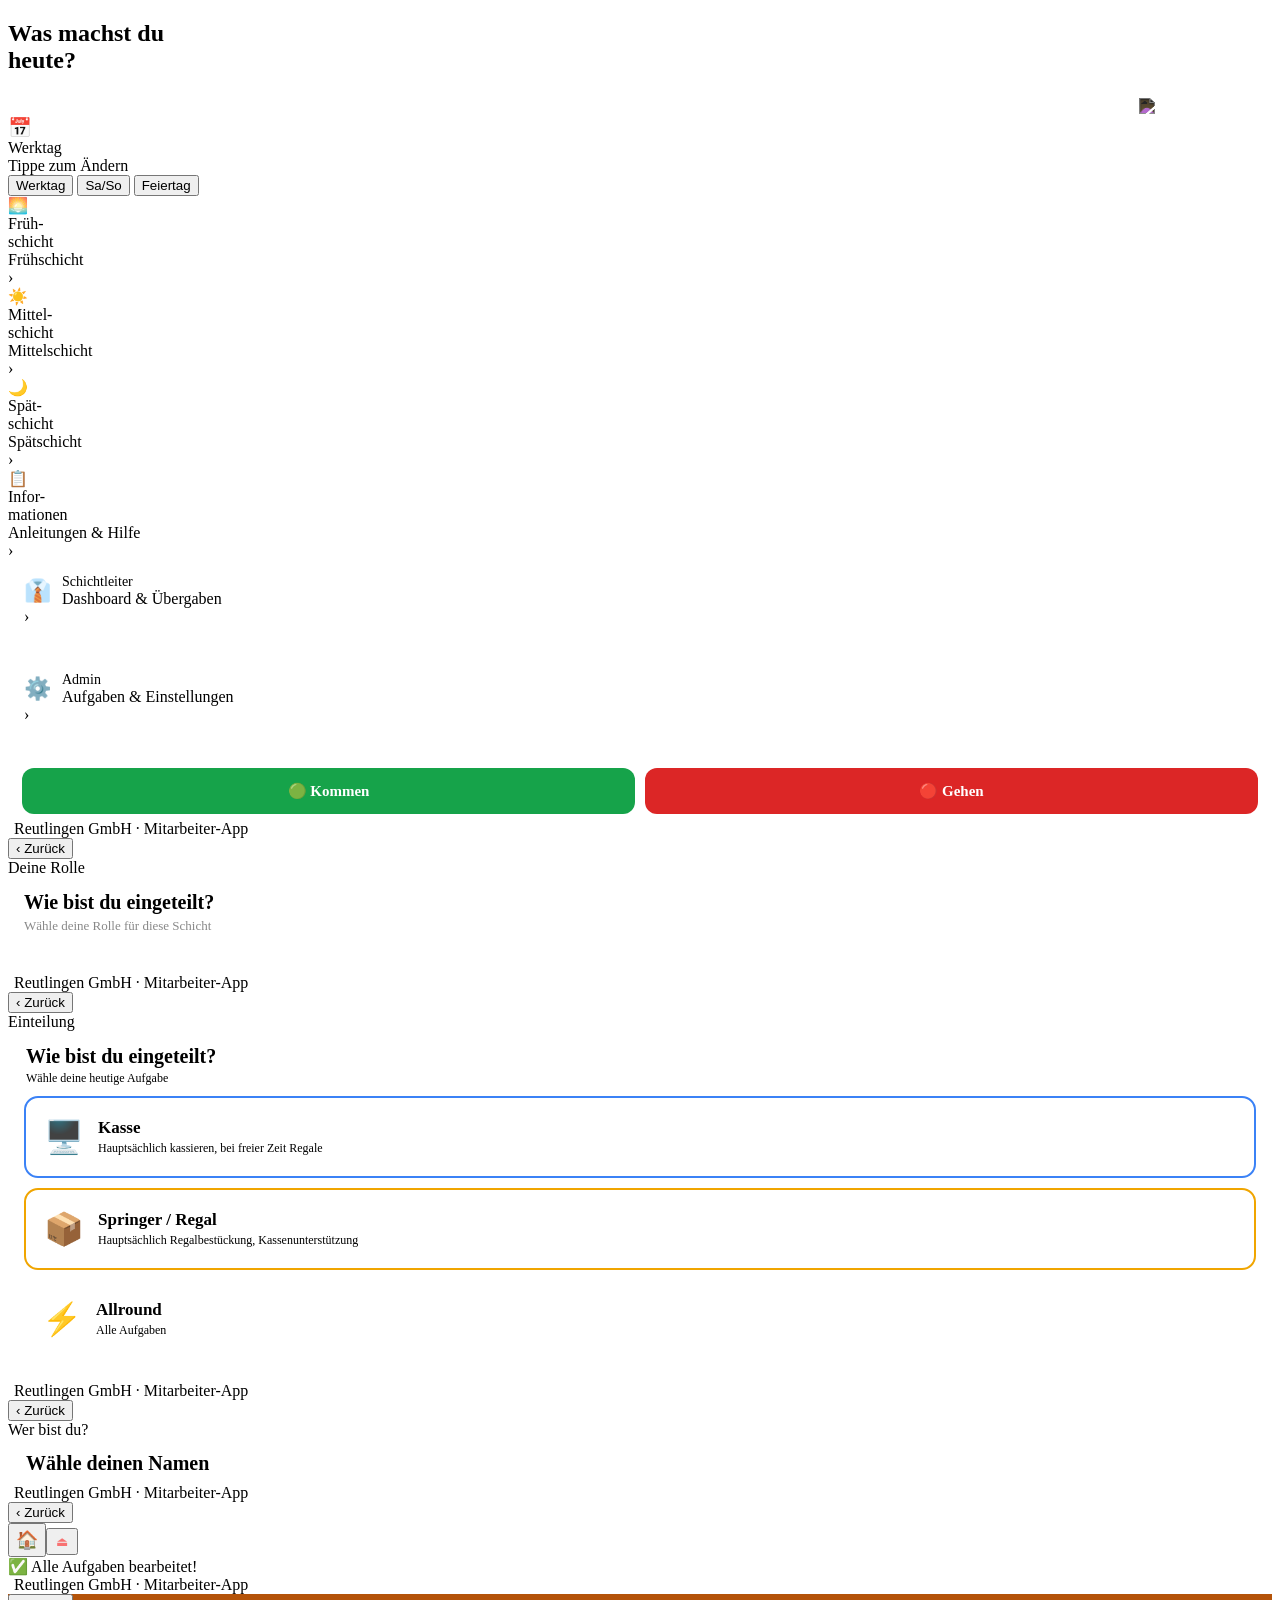
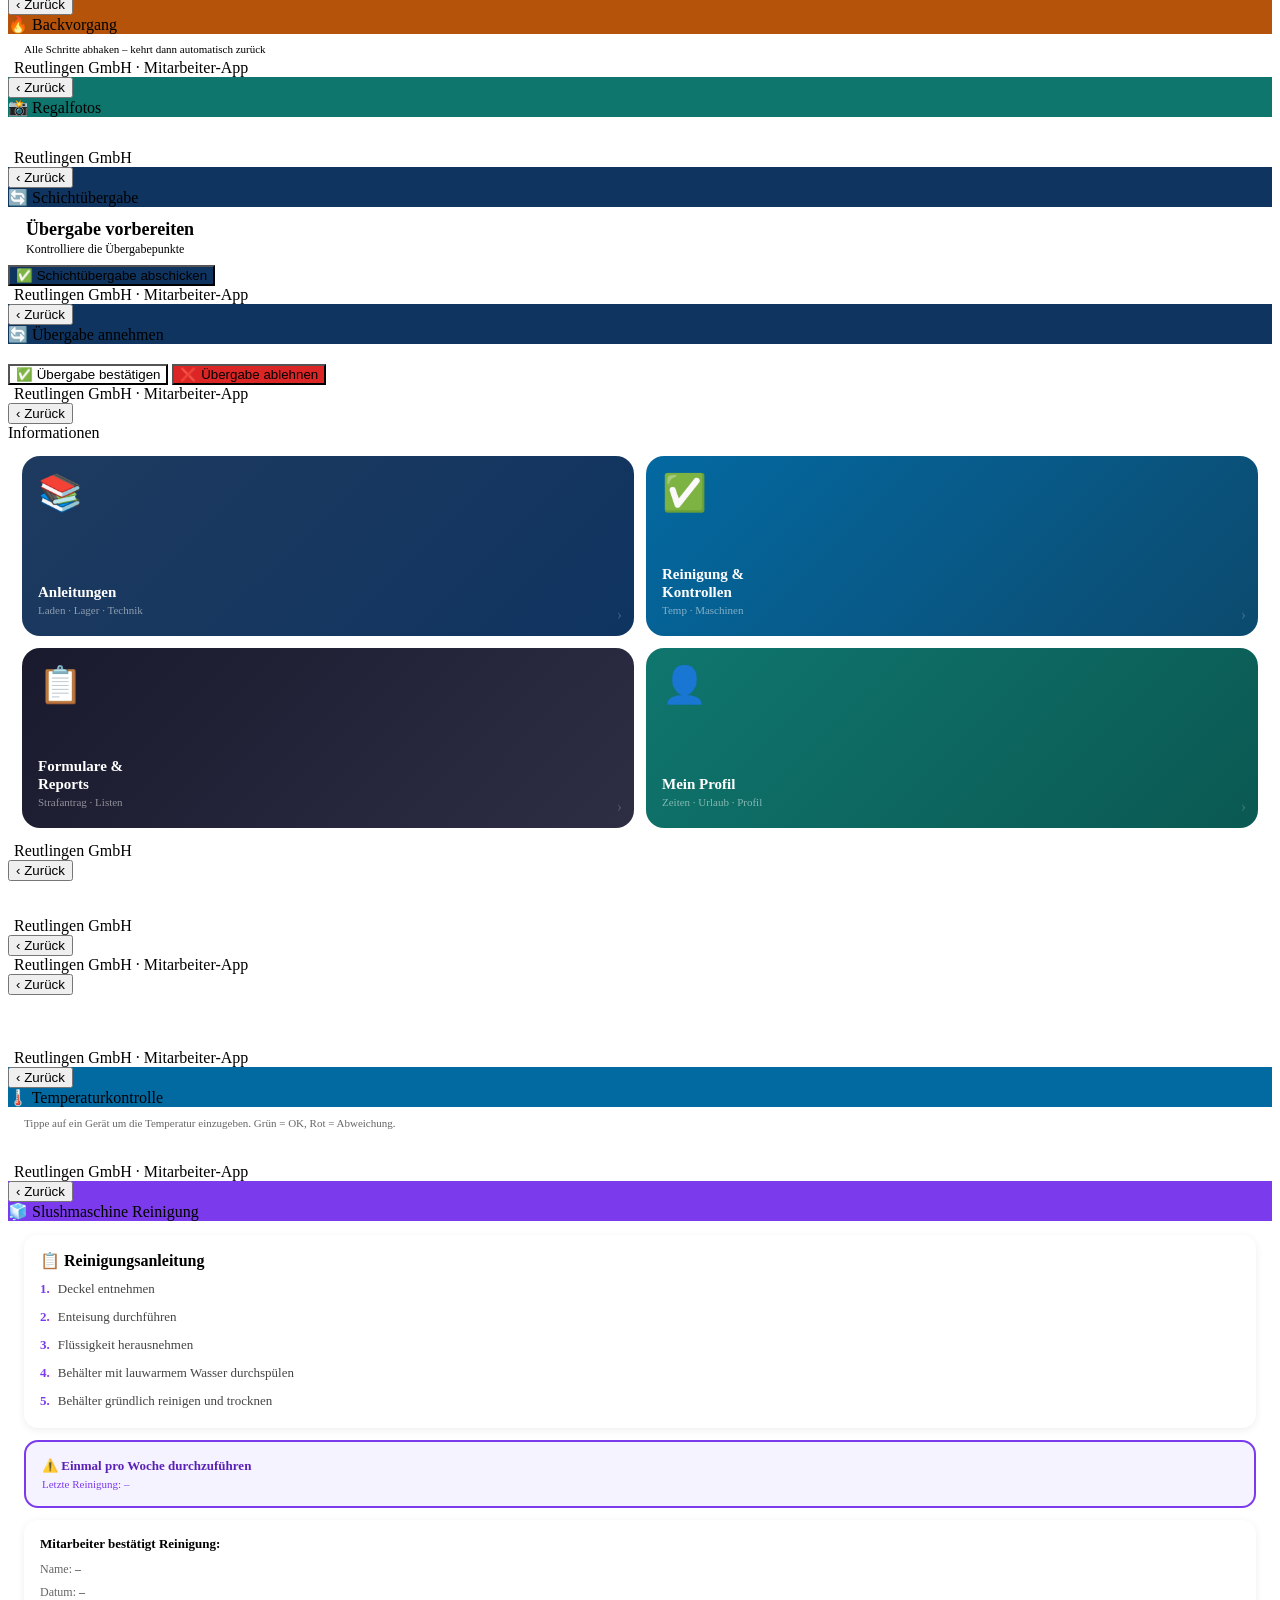
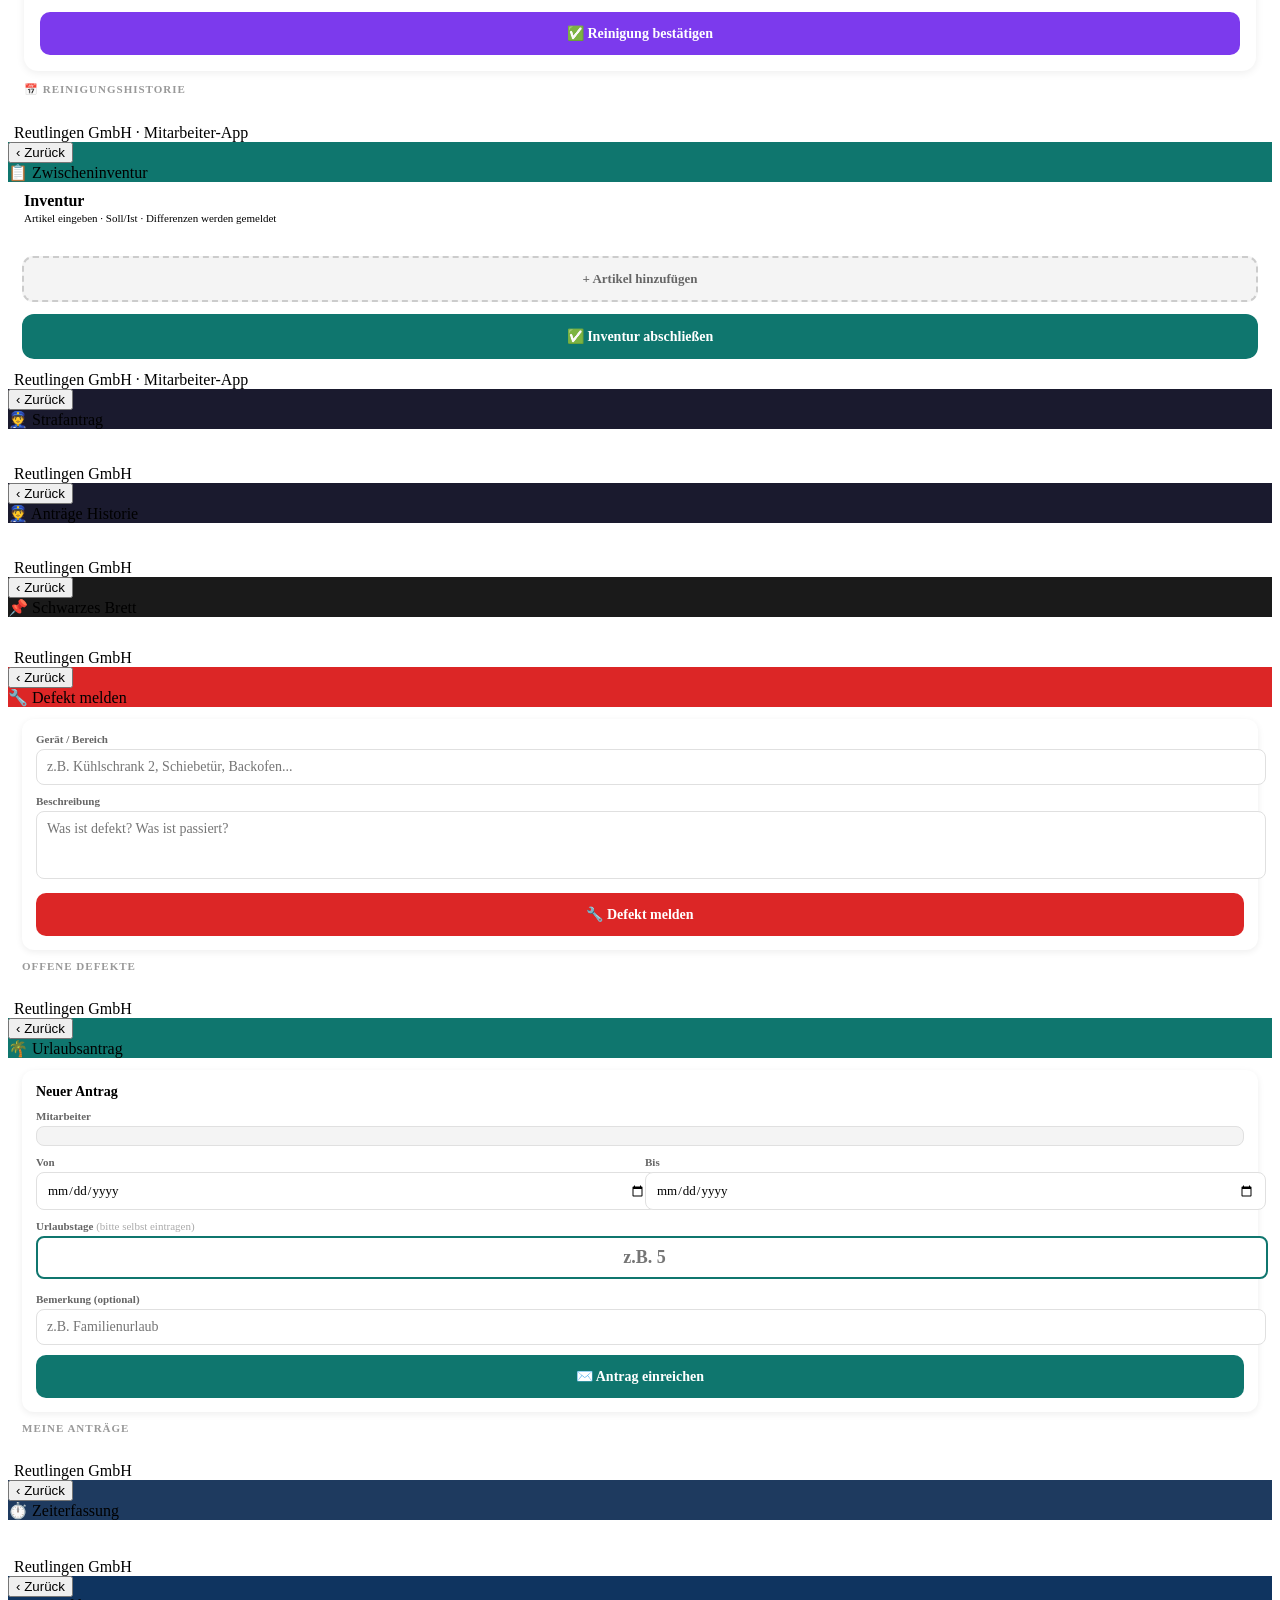
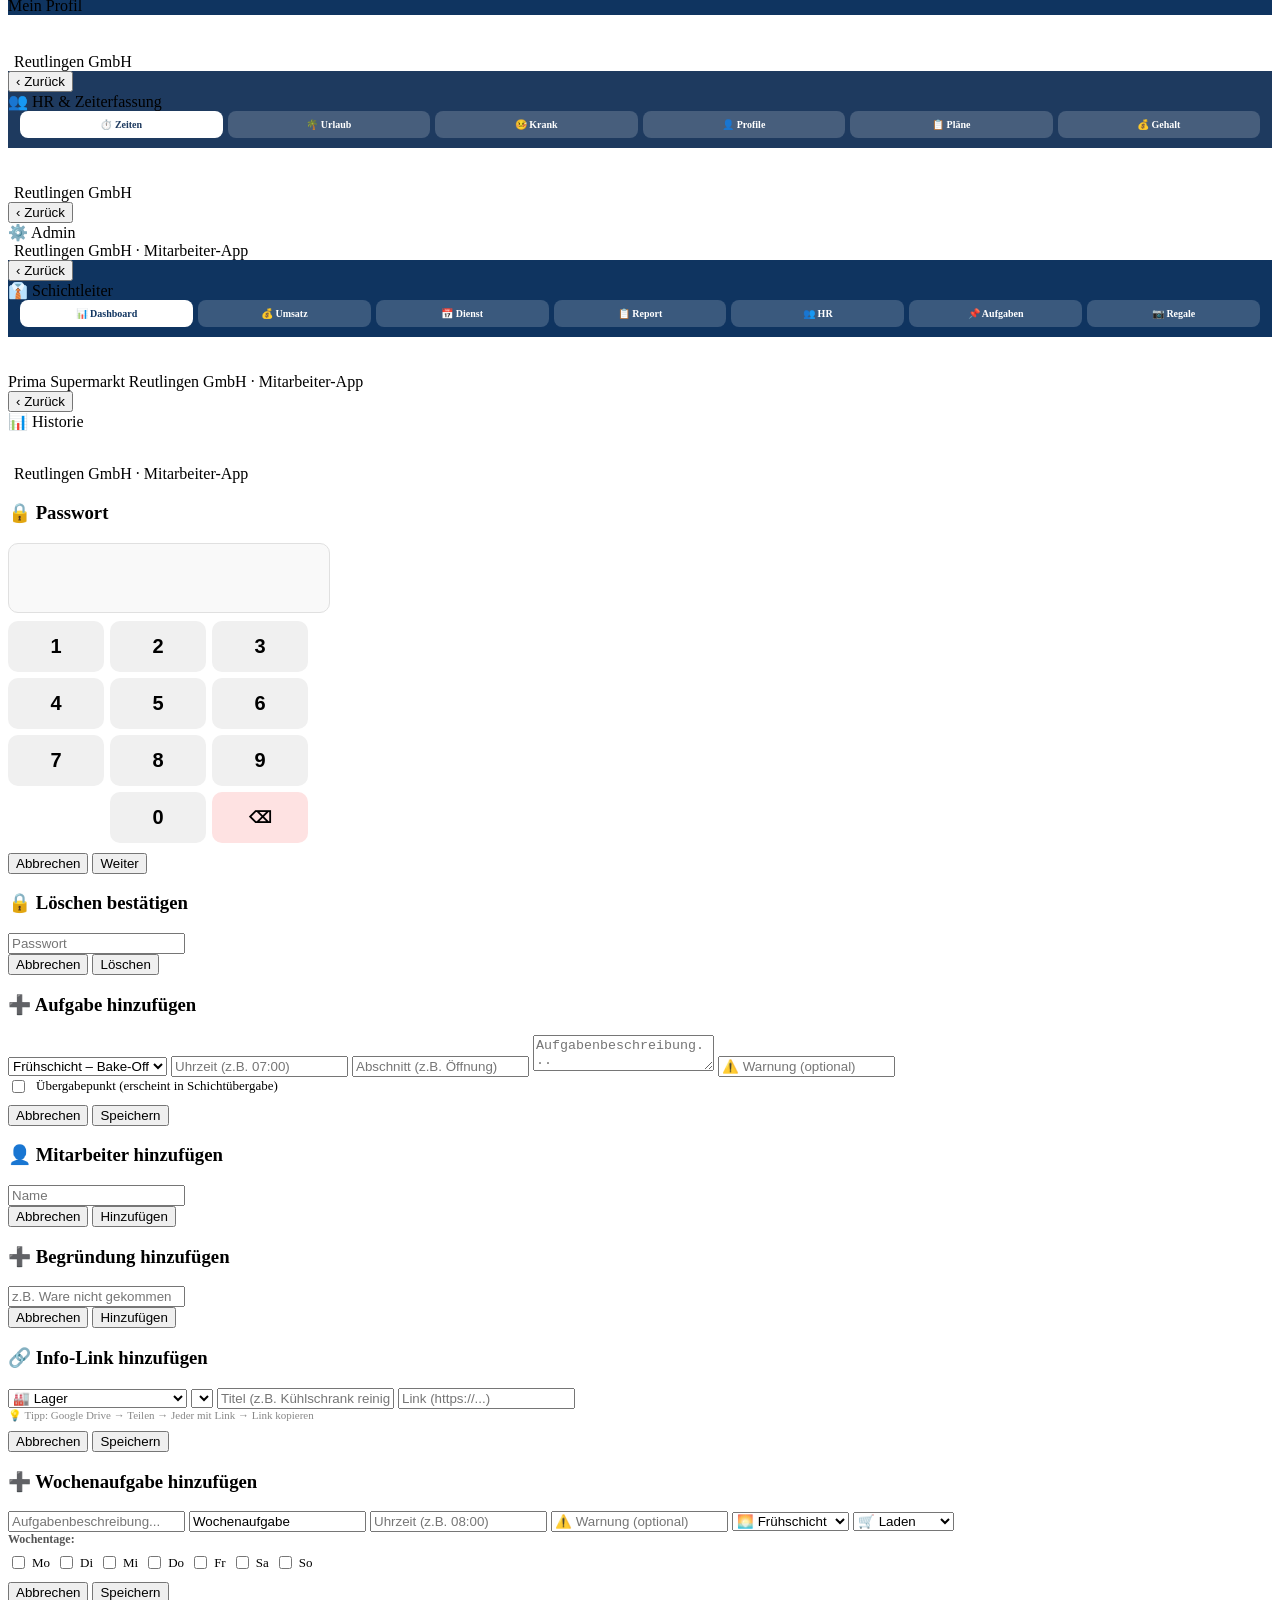
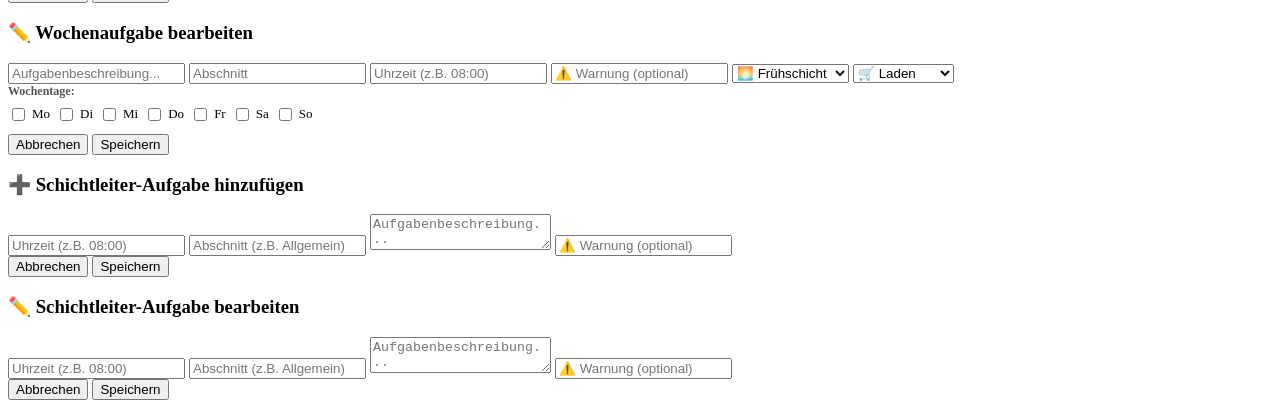
==== commit 9b5a4c41: "Add files via upload" ====
--- a/js/index.html
+++ b/js/index.html
@@ -612,6 +612,113 @@
 </div>
 
 
+
+<!-- ══ OVERLAY: Wochenaufgabe hinzufügen ══ -->
+<div class="overlay" id="ov-add-weekly" onclick="if(event.target===this)closeOv('ov-add-weekly')">
+  <div class="modal">
+    <h3>➕ Wochenaufgabe hinzufügen</h3>
+    <input type="text" id="wt-text" placeholder="Aufgabenbeschreibung...">
+    <input type="text" id="wt-section" placeholder="Abschnitt" value="Wochenaufgabe">
+    <input type="text" id="wt-time" placeholder="Uhrzeit (z.B. 08:00)">
+    <input type="text" id="wt-warn" placeholder="⚠️ Warnung (optional)">
+    <select id="wt-schicht">
+      <option value="early">🌅 Frühschicht</option>
+      <option value="mid">☀️ Mittelschicht</option>
+      <option value="late">🌙 Spätschicht</option>
+      <option value="all">Alle Schichten</option>
+    </select>
+    <select id="wt-bereich">
+      <option value="laden">🛒 Laden</option>
+      <option value="bake">🥐 Bake-Off</option>
+      <option value="all">Alle Bereiche</option>
+    </select>
+    <div style="margin-bottom:10px;">
+      <div style="font-size:12px;font-weight:700;margin-bottom:6px;color:#555;">Wochentage:</div>
+      <div style="display:flex;flex-wrap:wrap;gap:6px;">
+        <label style="display:flex;align-items:center;gap:4px;font-size:13px;"><input type="checkbox" id="wt-mo"> Mo</label>
+        <label style="display:flex;align-items:center;gap:4px;font-size:13px;"><input type="checkbox" id="wt-di"> Di</label>
+        <label style="display:flex;align-items:center;gap:4px;font-size:13px;"><input type="checkbox" id="wt-mi"> Mi</label>
+        <label style="display:flex;align-items:center;gap:4px;font-size:13px;"><input type="checkbox" id="wt-do"> Do</label>
+        <label style="display:flex;align-items:center;gap:4px;font-size:13px;"><input type="checkbox" id="wt-fr"> Fr</label>
+        <label style="display:flex;align-items:center;gap:4px;font-size:13px;"><input type="checkbox" id="wt-sa"> Sa</label>
+        <label style="display:flex;align-items:center;gap:4px;font-size:13px;"><input type="checkbox" id="wt-so"> So</label>
+      </div>
+    </div>
+    <div class="modal-btns">
+      <button class="m-btn m-cancel" onclick="closeOv('ov-add-weekly')">Abbrechen</button>
+      <button class="m-btn m-ok" onclick="saveWeeklyTask()">Speichern</button>
+    </div>
+  </div>
+</div>
+
+<!-- ══ OVERLAY: Wochenaufgabe bearbeiten ══ -->
+<div class="overlay" id="ov-edit-weekly" onclick="if(event.target===this)closeOv('ov-edit-weekly')">
+  <div class="modal">
+    <h3>✏️ Wochenaufgabe bearbeiten</h3>
+    <input type="text" id="wt-edit-text" placeholder="Aufgabenbeschreibung...">
+    <input type="text" id="wt-edit-section" placeholder="Abschnitt">
+    <input type="text" id="wt-edit-time" placeholder="Uhrzeit (z.B. 08:00)">
+    <input type="text" id="wt-edit-warn" placeholder="⚠️ Warnung (optional)">
+    <select id="wt-edit-schicht">
+      <option value="early">🌅 Frühschicht</option>
+      <option value="mid">☀️ Mittelschicht</option>
+      <option value="late">🌙 Spätschicht</option>
+      <option value="all">Alle Schichten</option>
+    </select>
+    <select id="wt-edit-bereich">
+      <option value="laden">🛒 Laden</option>
+      <option value="bake">🥐 Bake-Off</option>
+      <option value="all">Alle Bereiche</option>
+    </select>
+    <div style="margin-bottom:10px;">
+      <div style="font-size:12px;font-weight:700;margin-bottom:6px;color:#555;">Wochentage:</div>
+      <div style="display:flex;flex-wrap:wrap;gap:6px;">
+        <label style="display:flex;align-items:center;gap:4px;font-size:13px;"><input type="checkbox" id="wt-edit-mo"> Mo</label>
+        <label style="display:flex;align-items:center;gap:4px;font-size:13px;"><input type="checkbox" id="wt-edit-di"> Di</label>
+        <label style="display:flex;align-items:center;gap:4px;font-size:13px;"><input type="checkbox" id="wt-edit-mi"> Mi</label>
+        <label style="display:flex;align-items:center;gap:4px;font-size:13px;"><input type="checkbox" id="wt-edit-do"> Do</label>
+        <label style="display:flex;align-items:center;gap:4px;font-size:13px;"><input type="checkbox" id="wt-edit-fr"> Fr</label>
+        <label style="display:flex;align-items:center;gap:4px;font-size:13px;"><input type="checkbox" id="wt-edit-sa"> Sa</label>
+        <label style="display:flex;align-items:center;gap:4px;font-size:13px;"><input type="checkbox" id="wt-edit-so"> So</label>
+      </div>
+    </div>
+    <div class="modal-btns">
+      <button class="m-btn m-cancel" onclick="closeOv('ov-edit-weekly')">Abbrechen</button>
+      <button class="m-btn m-ok" onclick="updateWeeklyTask()">Speichern</button>
+    </div>
+  </div>
+</div>
+
+<!-- ══ OVERLAY: SL-Task hinzufügen ══ -->
+<div class="overlay" id="ov-add-sl-task" onclick="if(event.target===this)closeOv('ov-add-sl-task')">
+  <div class="modal">
+    <h3>➕ Schichtleiter-Aufgabe hinzufügen</h3>
+    <input type="text" id="sl-at-time" placeholder="Uhrzeit (z.B. 08:00)">
+    <input type="text" id="sl-at-section" placeholder="Abschnitt (z.B. Allgemein)">
+    <textarea id="sl-at-text" placeholder="Aufgabenbeschreibung..." rows="2"></textarea>
+    <input type="text" id="sl-at-warn" placeholder="⚠️ Warnung (optional)">
+    <div class="modal-btns">
+      <button class="m-btn m-cancel" onclick="closeOv('ov-add-sl-task')">Abbrechen</button>
+      <button class="m-btn m-ok" onclick="saveSLTask()">Speichern</button>
+    </div>
+  </div>
+</div>
+
+<!-- ══ OVERLAY: SL-Task bearbeiten ══ -->
+<div class="overlay" id="ov-edit-sl-task" onclick="if(event.target===this)closeOv('ov-edit-sl-task')">
+  <div class="modal">
+    <h3>✏️ Schichtleiter-Aufgabe bearbeiten</h3>
+    <input type="text" id="sl-et-time" placeholder="Uhrzeit (z.B. 08:00)">
+    <input type="text" id="sl-et-section" placeholder="Abschnitt (z.B. Allgemein)">
+    <textarea id="sl-et-text" placeholder="Aufgabenbeschreibung..." rows="2"></textarea>
+    <input type="text" id="sl-et-warn" placeholder="⚠️ Warnung (optional)">
+    <div class="modal-btns">
+      <button class="m-btn m-cancel" onclick="closeOv('ov-edit-sl-task')">Abbrechen</button>
+      <button class="m-btn m-ok" onclick="updateSLTask()">Speichern</button>
+    </div>
+  </div>
+</div>
+
   <!-- Service Worker für Offline-Fähigkeit -->
 
 
@@ -647,7 +754,6 @@
   <script src="js/inventur.js"></script>
   <script src="js/urlaub.js"></script>
   <script src="js/hr.js"></script>
-  <script src="js/gleitzeitkonto.js"></script>
   <script src="js/firebase-sync.js"></script>
 
   <!-- Hauptanwendung (Kern-Navigation und globaler State) -->
